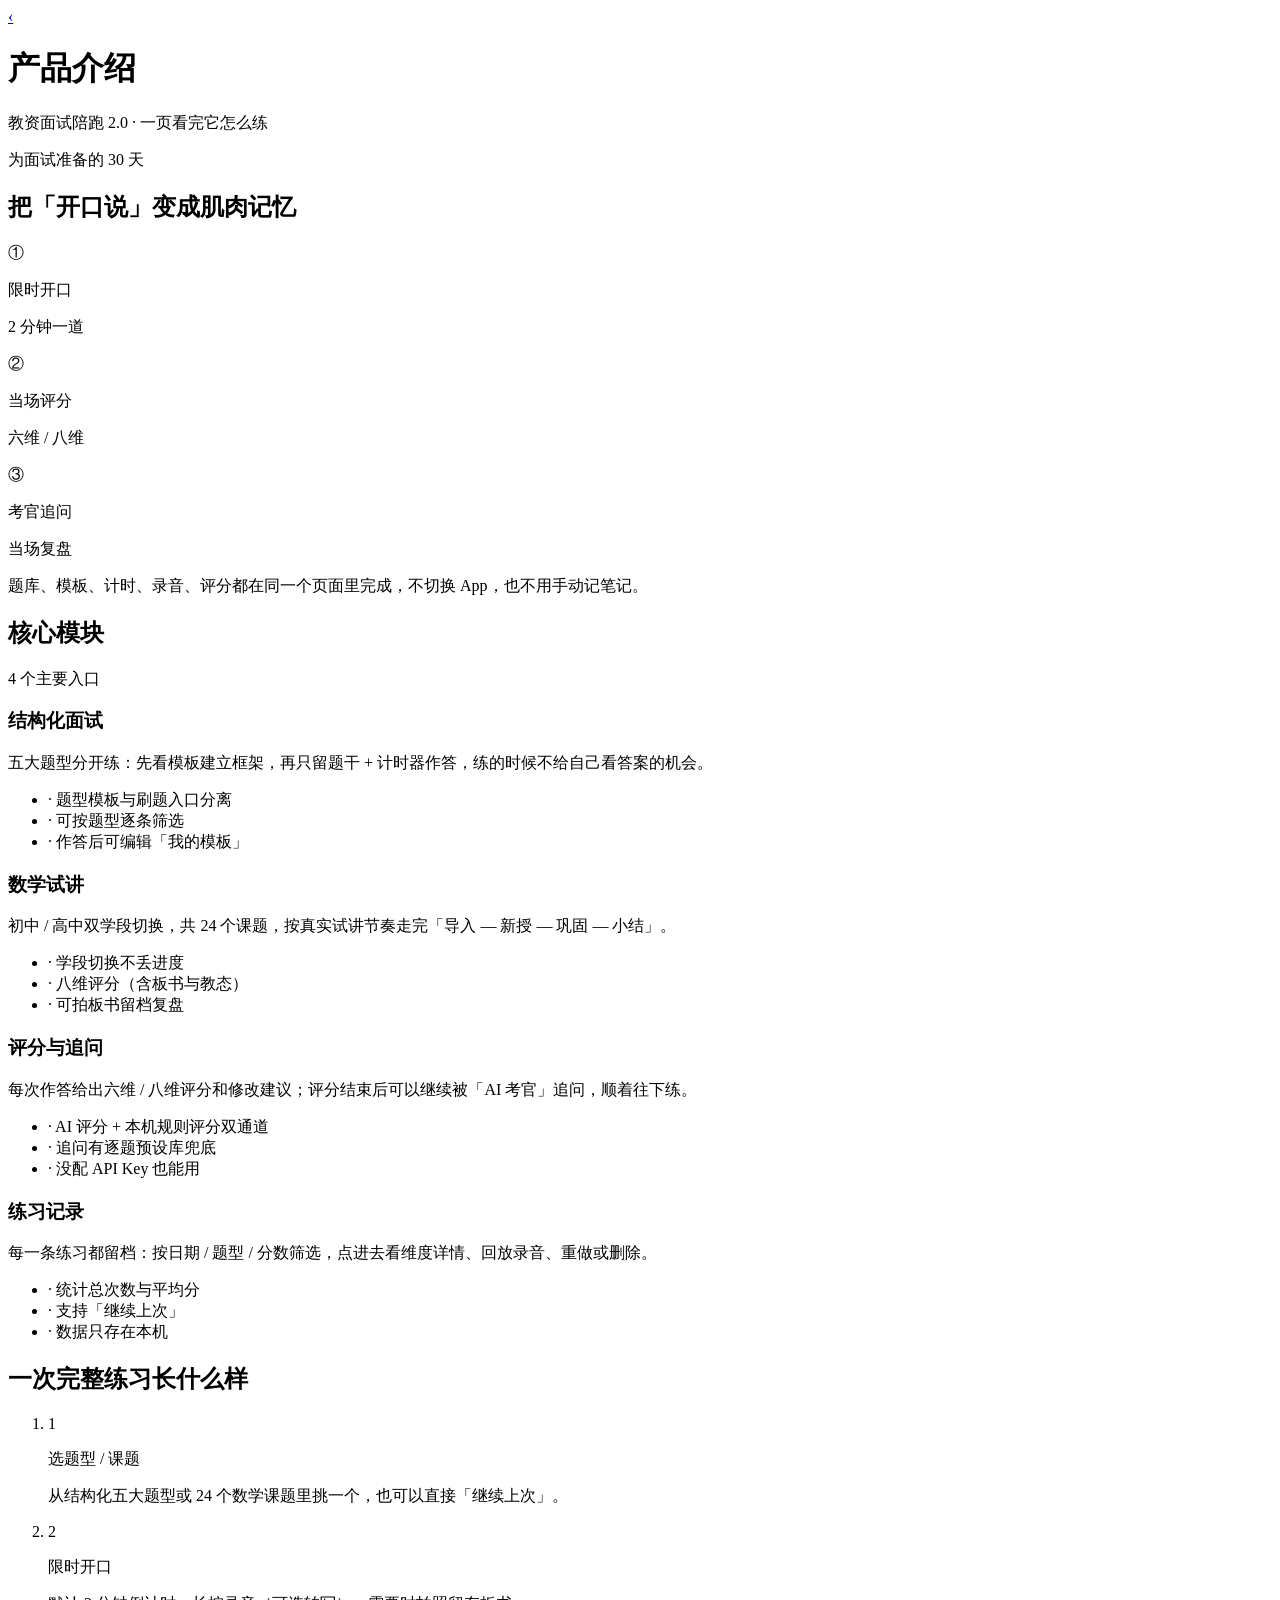
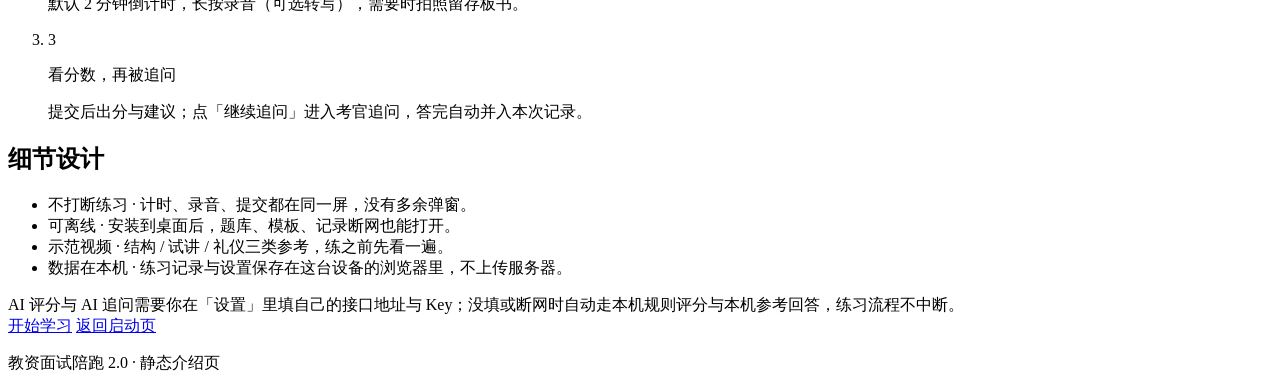
==== product.html @ 2dcddb15 "Add files via upload" ====
<!doctype html>
<html lang="zh-CN">
  <head>
    <meta charset="utf-8" />
    <meta name="viewport" content="width=device-width, initial-scale=1, viewport-fit=cover" />
    <meta name="theme-color" content="#2563eb" />
    <title>产品介绍 · 教资面试陪跑</title>
    <meta
      name="description"
      content="教资面试陪跑 2.0 产品介绍：结构化面试刷题、初高中数学试讲、限时作答、六维/八维评分、AI 追问复盘、练习记录与示范视频。"
    />
    <link rel="stylesheet" href="assets/css/app.css" />
    <script src="assets/vendor/tailwind-play.js"></script>
    <script src="js/tailwind-config.js"></script>
    <link rel="manifest" href="manifest.json" />
    <link rel="icon" href="assets/img/favicon.ico" sizes="any" />
    <link rel="apple-touch-icon" sizes="180x180" href="assets/img/apple-touch-icon.png" />
    <meta name="application-name" content="产品介绍 · 教资面试陪跑" />
    <meta name="mobile-web-app-capable" content="yes" />
    <meta name="apple-mobile-web-app-capable" content="yes" />
    <meta name="apple-mobile-web-app-title" content="教资面试陪跑" />
    <meta name="apple-mobile-web-app-status-bar-style" content="default" />
  </head>
  <body class="min-h-screen bg-slate-50 pb-10">
    <header class="sticky top-0 z-30 border-b border-slate-200 bg-white/90 backdrop-blur">
      <div class="mx-auto flex max-w-3xl items-center gap-3 px-4 py-3">
        <a
          href="index.html"
          class="grid h-10 w-10 place-items-center rounded-xl border border-slate-200 text-lg text-slate-600"
          aria-label="返回启动页"
          >‹</a
        >
        <div class="min-w-0">
          <h1 class="truncate text-sm font-bold text-slate-900">产品介绍</h1>
          <p class="text-[11px] text-slate-500">教资面试陪跑 2.0 · 一页看完它怎么练</p>
        </div>
      </div>
    </header>

    <main class="mx-auto max-w-3xl px-4 pt-4">
      <section class="rounded-2xl bg-gradient-to-br from-brand-600 to-brand-800 px-5 py-5 text-white shadow-sm">
        <p class="text-[11px] font-semibold tracking-wide text-white/70">为面试准备的 30 天</p>
        <h2 class="mt-1 text-lg font-bold leading-snug">把「开口说」变成肌肉记忆</h2>
        <div class="mt-3 grid grid-cols-3 gap-2 text-center text-[11px]">
          <div class="rounded-xl bg-white/15 px-2 py-2.5">
            <p class="text-base font-bold">①</p>
            <p class="mt-0.5 font-semibold">限时开口</p>
            <p class="mt-0.5 text-white/70">2 分钟一道</p>
          </div>
          <div class="rounded-xl bg-white/15 px-2 py-2.5">
            <p class="text-base font-bold">②</p>
            <p class="mt-0.5 font-semibold">当场评分</p>
            <p class="mt-0.5 text-white/70">六维 / 八维</p>
          </div>
          <div class="rounded-xl bg-white/15 px-2 py-2.5">
            <p class="text-base font-bold">③</p>
            <p class="mt-0.5 font-semibold">考官追问</p>
            <p class="mt-0.5 text-white/70">当场复盘</p>
          </div>
        </div>
        <p class="mt-3 text-[11px] leading-relaxed text-white/80">
          题库、模板、计时、录音、评分都在同一个页面里完成，不切换 App，也不用手动记笔记。
        </p>
      </section>

      <div class="mt-4 flex items-end justify-between px-1">
        <h2 class="text-sm font-bold text-slate-900">核心模块</h2>
        <span class="text-[11px] text-slate-400">4 个主要入口</span>
      </div>

      <div class="mt-2 grid grid-cols-1 gap-3 sm:grid-cols-2">
        <section class="rounded-2xl border border-slate-200 bg-white p-4">
          <h3 class="text-sm font-bold text-slate-900">结构化面试</h3>
          <p class="mt-1 text-[11px] leading-relaxed text-slate-500">
            五大题型分开练：先看模板建立框架，再只留题干 + 计时器作答，练的时候不给自己看答案的机会。
          </p>
          <ul class="mt-2 space-y-1 text-[11px] text-slate-600">
            <li>· 题型模板与刷题入口分离</li>
            <li>· 可按题型逐条筛选</li>
            <li>· 作答后可编辑「我的模板」</li>
          </ul>
        </section>

        <section class="rounded-2xl border border-slate-200 bg-white p-4">
          <h3 class="text-sm font-bold text-slate-900">数学试讲</h3>
          <p class="mt-1 text-[11px] leading-relaxed text-slate-500">
            初中 / 高中双学段切换，共 24 个课题，按真实试讲节奏走完「导入 — 新授 — 巩固 — 小结」。
          </p>
          <ul class="mt-2 space-y-1 text-[11px] text-slate-600">
            <li>· 学段切换不丢进度</li>
            <li>· 八维评分（含板书与教态）</li>
            <li>· 可拍板书留档复盘</li>
          </ul>
        </section>

        <section class="rounded-2xl border border-slate-200 bg-white p-4">
          <h3 class="text-sm font-bold text-slate-900">评分与追问</h3>
          <p class="mt-1 text-[11px] leading-relaxed text-slate-500">
            每次作答给出六维 / 八维评分和修改建议；评分结束后可以继续被「AI 考官」追问，顺着往下练。
          </p>
          <ul class="mt-2 space-y-1 text-[11px] text-slate-600">
            <li>· AI 评分 + 本机规则评分双通道</li>
            <li>· 追问有逐题预设库兜底</li>
            <li>· 没配 API Key 也能用</li>
          </ul>
        </section>

        <section class="rounded-2xl border border-slate-200 bg-white p-4">
          <h3 class="text-sm font-bold text-slate-900">练习记录</h3>
          <p class="mt-1 text-[11px] leading-relaxed text-slate-500">
            每一条练习都留档：按日期 / 题型 / 分数筛选，点进去看维度详情、回放录音、重做或删除。
          </p>
          <ul class="mt-2 space-y-1 text-[11px] text-slate-600">
            <li>· 统计总次数与平均分</li>
            <li>· 支持「继续上次」</li>
            <li>· 数据只存在本机</li>
          </ul>
        </section>
      </div>

      <h2 class="mt-5 px-1 text-sm font-bold text-slate-900">一次完整练习长什么样</h2>
      <ol class="mt-2 space-y-2">
        <li class="flex gap-3 rounded-2xl border border-slate-200 bg-white p-3">
          <span class="grid h-7 w-7 shrink-0 place-items-center rounded-full bg-brand-50 text-[11px] font-bold text-brand-600">1</span>
          <div class="min-w-0">
            <p class="text-xs font-bold text-slate-900">选题型 / 课题</p>
            <p class="mt-0.5 text-[11px] leading-relaxed text-slate-500">从结构化五大题型或 24 个数学课题里挑一个，也可以直接「继续上次」。</p>
          </div>
        </li>
        <li class="flex gap-3 rounded-2xl border border-slate-200 bg-white p-3">
          <span class="grid h-7 w-7 shrink-0 place-items-center rounded-full bg-brand-50 text-[11px] font-bold text-brand-600">2</span>
          <div class="min-w-0">
            <p class="text-xs font-bold text-slate-900">限时开口</p>
            <p class="mt-0.5 text-[11px] leading-relaxed text-slate-500">默认 2 分钟倒计时，长按录音（可选转写），需要时拍照留存板书。</p>
          </div>
        </li>
        <li class="flex gap-3 rounded-2xl border border-slate-200 bg-white p-3">
          <span class="grid h-7 w-7 shrink-0 place-items-center rounded-full bg-brand-50 text-[11px] font-bold text-brand-600">3</span>
          <div class="min-w-0">
            <p class="text-xs font-bold text-slate-900">看分数，再被追问</p>
            <p class="mt-0.5 text-[11px] leading-relaxed text-slate-500">提交后出分与建议；点「继续追问」进入考官追问，答完自动并入本次记录。</p>
          </div>
        </li>
      </ol>

      <h2 class="mt-5 px-1 text-sm font-bold text-slate-900">细节设计</h2>
      <section class="mt-2 rounded-2xl border border-slate-200 bg-white p-4">
        <ul class="space-y-2 text-[11px] leading-relaxed text-slate-600">
          <li><span class="font-semibold text-slate-900">不打断练习</span> · 计时、录音、提交都在同一屏，没有多余弹窗。</li>
          <li><span class="font-semibold text-slate-900">可离线</span> · 安装到桌面后，题库、模板、记录断网也能打开。</li>
          <li><span class="font-semibold text-slate-900">示范视频</span> · 结构 / 试讲 / 礼仪三类参考，练之前先看一遍。</li>
          <li><span class="font-semibold text-slate-900">数据在本机</span> · 练习记录与设置保存在这台设备的浏览器里，不上传服务器。</li>
        </ul>
      </section>

      <section class="mt-4 rounded-xl border border-amber-200 bg-amber-50 px-3 py-2.5 text-[11px] leading-relaxed text-amber-800">
        AI 评分与 AI 追问需要你在「设置」里填自己的接口地址与 Key；没填或断网时自动走本机规则评分与本机参考回答，练习流程不中断。
      </section>

      <nav class="mt-4 grid grid-cols-2 gap-2">
        <a href="home.html" class="rounded-xl bg-brand-600 px-3 py-3 text-center text-xs font-bold text-white active:bg-brand-700">开始学习</a>
        <a href="index.html" class="rounded-xl border border-slate-200 bg-white px-3 py-3 text-center text-xs font-bold text-slate-700 active:bg-slate-50">返回启动页</a>
      </nav>

      <p class="mt-4 text-center text-[10px] text-slate-400">教资面试陪跑 2.0 · 静态介绍页</p>
    </main>

    <script src="js/pwa.js"></script>
  </body>
</html>
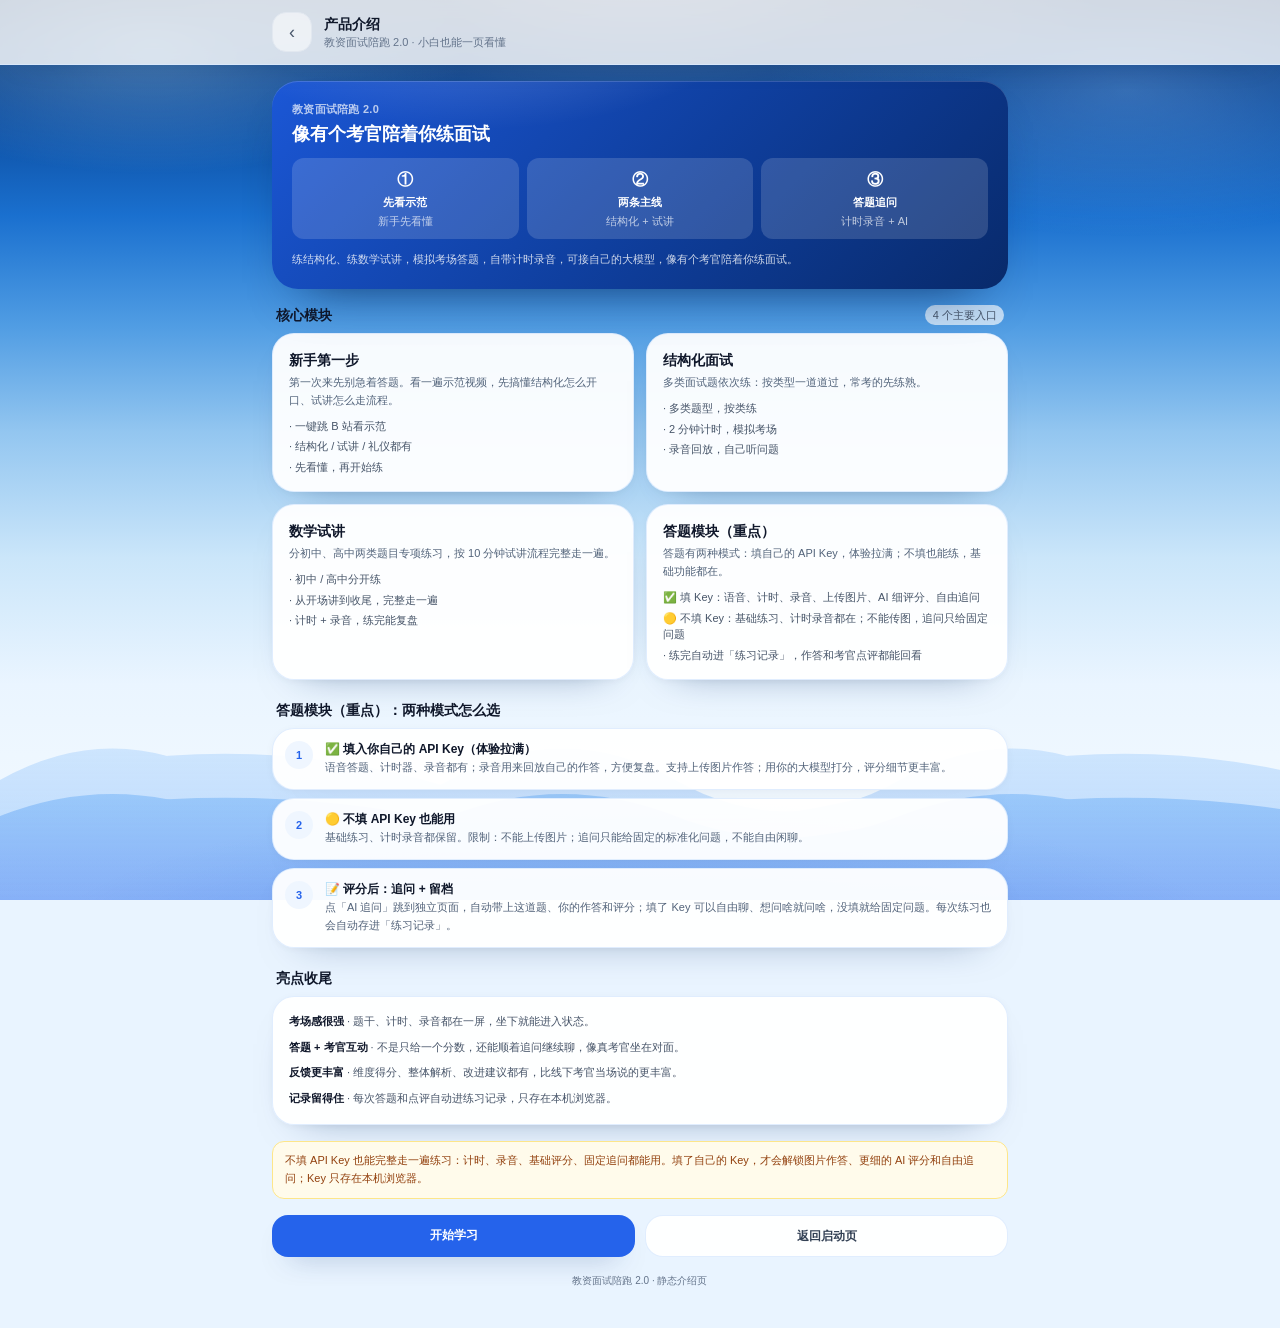
==== commit b0ed94f8: "feat: 练习记录展示答题与考官记录；AI 追问改为独立页面 ai-chat.html；启动页按钮位置与透明度调整；产品介绍文案重写" ====
--- a/product.html
+++ b/product.html
@@ -7,7 +7,7 @@
     <title>产品介绍 · 教资面试陪跑</title>
     <meta
       name="description"
-      content="教资面试陪跑 2.0 产品介绍：结构化面试刷题、初高中数学试讲、限时作答、六维/八维评分、AI 追问复盘、练习记录与示范视频。"
+      content="教资面试陪跑 2.0：练结构化、练数学试讲，模拟考场答题，自带计时录音，可接自己的大模型，像有个考官陪着你练面试。"
     />
     <link rel="stylesheet" href="assets/css/app.css" />
     <script src="assets/vendor/tailwind-play.js"></script>
@@ -32,34 +32,34 @@
         >
         <div class="min-w-0">
           <h1 class="truncate text-sm font-bold text-slate-900">产品介绍</h1>
-          <p class="text-[11px] text-slate-500">教资面试陪跑 2.0 · 一页看完它怎么练</p>
+          <p class="text-[11px] text-slate-500">教资面试陪跑 2.0 · 小白也能一页看懂</p>
         </div>
       </div>
     </header>
 
     <main class="mx-auto max-w-3xl px-4 pt-4">
       <section class="rounded-2xl bg-gradient-to-br from-brand-600 to-brand-800 px-5 py-5 text-white shadow-sm">
-        <p class="text-[11px] font-semibold tracking-wide text-white/70">为面试准备的 30 天</p>
-        <h2 class="mt-1 text-lg font-bold leading-snug">把「开口说」变成肌肉记忆</h2>
+        <p class="text-[11px] font-semibold tracking-wide text-white/70">教资面试陪跑 2.0</p>
+        <h2 class="mt-1 text-lg font-bold leading-snug">像有个考官陪着你练面试</h2>
         <div class="mt-3 grid grid-cols-3 gap-2 text-center text-[11px]">
           <div class="rounded-xl bg-white/15 px-2 py-2.5">
             <p class="text-base font-bold">①</p>
-            <p class="mt-0.5 font-semibold">限时开口</p>
-            <p class="mt-0.5 text-white/70">2 分钟一道</p>
+            <p class="mt-0.5 font-semibold">先看示范</p>
+            <p class="mt-0.5 text-white/70">新手先看懂</p>
           </div>
           <div class="rounded-xl bg-white/15 px-2 py-2.5">
             <p class="text-base font-bold">②</p>
-            <p class="mt-0.5 font-semibold">当场评分</p>
-            <p class="mt-0.5 text-white/70">六维 / 八维</p>
+            <p class="mt-0.5 font-semibold">两条主线</p>
+            <p class="mt-0.5 text-white/70">结构化 + 试讲</p>
           </div>
           <div class="rounded-xl bg-white/15 px-2 py-2.5">
             <p class="text-base font-bold">③</p>
-            <p class="mt-0.5 font-semibold">考官追问</p>
-            <p class="mt-0.5 text-white/70">当场复盘</p>
+            <p class="mt-0.5 font-semibold">答题追问</p>
+            <p class="mt-0.5 text-white/70">计时录音 + AI</p>
           </div>
         </div>
         <p class="mt-3 text-[11px] leading-relaxed text-white/80">
-          题库、模板、计时、录音、评分都在同一个页面里完成，不切换 App，也不用手动记笔记。
+          练结构化、练数学试讲，模拟考场答题，自带计时录音，可接自己的大模型，像有个考官陪着你练面试。
         </p>
       </section>
 
@@ -70,91 +70,91 @@
 
       <div class="mt-2 grid grid-cols-1 gap-3 sm:grid-cols-2">
         <section class="rounded-2xl border border-slate-200 bg-white p-4">
+          <h3 class="text-sm font-bold text-slate-900">新手第一步</h3>
+          <p class="mt-1 text-[11px] leading-relaxed text-slate-500">
+            第一次来先别急着答题。看一遍示范视频，先搞懂结构化怎么开口、试讲怎么走流程。
+          </p>
+          <ul class="mt-2 space-y-1 text-[11px] text-slate-600">
+            <li>· 一键跳 B 站看示范</li>
+            <li>· 结构化 / 试讲 / 礼仪都有</li>
+            <li>· 先看懂，再开始练</li>
+          </ul>
+        </section>
+
+        <section class="rounded-2xl border border-slate-200 bg-white p-4">
           <h3 class="text-sm font-bold text-slate-900">结构化面试</h3>
           <p class="mt-1 text-[11px] leading-relaxed text-slate-500">
-            五大题型分开练：先看模板建立框架，再只留题干 + 计时器作答，练的时候不给自己看答案的机会。
+            多类面试题依次练：按类型一道道过，常考的先练熟。
           </p>
           <ul class="mt-2 space-y-1 text-[11px] text-slate-600">
-            <li>· 题型模板与刷题入口分离</li>
-            <li>· 可按题型逐条筛选</li>
-            <li>· 作答后可编辑「我的模板」</li>
+            <li>· 多类题型，按类练</li>
+            <li>· 2 分钟计时，模拟考场</li>
+            <li>· 录音回放，自己听问题</li>
           </ul>
         </section>
 
         <section class="rounded-2xl border border-slate-200 bg-white p-4">
           <h3 class="text-sm font-bold text-slate-900">数学试讲</h3>
           <p class="mt-1 text-[11px] leading-relaxed text-slate-500">
-            初中 / 高中双学段切换，共 24 个课题，按真实试讲节奏走完「导入 — 新授 — 巩固 — 小结」。
+            分初中、高中两类题目专项练习，按 10 分钟试讲流程完整走一遍。
           </p>
           <ul class="mt-2 space-y-1 text-[11px] text-slate-600">
-            <li>· 学段切换不丢进度</li>
-            <li>· 八维评分（含板书与教态）</li>
-            <li>· 可拍板书留档复盘</li>
+            <li>· 初中 / 高中分开练</li>
+            <li>· 从开场讲到收尾，完整走一遍</li>
+            <li>· 计时 + 录音，练完能复盘</li>
           </ul>
         </section>
 
         <section class="rounded-2xl border border-slate-200 bg-white p-4">
-          <h3 class="text-sm font-bold text-slate-900">评分与追问</h3>
+          <h3 class="text-sm font-bold text-slate-900">答题模块（重点）</h3>
           <p class="mt-1 text-[11px] leading-relaxed text-slate-500">
-            每次作答给出六维 / 八维评分和修改建议；评分结束后可以继续被「AI 考官」追问，顺着往下练。
+            答题有两种模式：填自己的 API Key，体验拉满；不填也能练，基础功能都在。
           </p>
           <ul class="mt-2 space-y-1 text-[11px] text-slate-600">
-            <li>· AI 评分 + 本机规则评分双通道</li>
-            <li>· 追问有逐题预设库兜底</li>
-            <li>· 没配 API Key 也能用</li>
-          </ul>
-        </section>
-
-        <section class="rounded-2xl border border-slate-200 bg-white p-4">
-          <h3 class="text-sm font-bold text-slate-900">练习记录</h3>
-          <p class="mt-1 text-[11px] leading-relaxed text-slate-500">
-            每一条练习都留档：按日期 / 题型 / 分数筛选，点进去看维度详情、回放录音、重做或删除。
-          </p>
-          <ul class="mt-2 space-y-1 text-[11px] text-slate-600">
-            <li>· 统计总次数与平均分</li>
-            <li>· 支持「继续上次」</li>
-            <li>· 数据只存在本机</li>
+            <li>✅ 填 Key：语音、计时、录音、上传图片、AI 细评分、自由追问</li>
+            <li>🟡 不填 Key：基础练习、计时录音都在；不能传图，追问只给固定问题</li>
+            <li>· 练完自动进「练习记录」，作答和考官点评都能回看</li>
           </ul>
         </section>
       </div>
 
-      <h2 class="mt-5 px-1 text-sm font-bold text-slate-900">一次完整练习长什么样</h2>
+      <h2 class="mt-5 px-1 text-sm font-bold text-slate-900">答题模块（重点）：两种模式怎么选</h2>
       <ol class="mt-2 space-y-2">
         <li class="flex gap-3 rounded-2xl border border-slate-200 bg-white p-3">
           <span class="grid h-7 w-7 shrink-0 place-items-center rounded-full bg-brand-50 text-[11px] font-bold text-brand-600">1</span>
           <div class="min-w-0">
-            <p class="text-xs font-bold text-slate-900">选题型 / 课题</p>
-            <p class="mt-0.5 text-[11px] leading-relaxed text-slate-500">从结构化五大题型或 24 个数学课题里挑一个，也可以直接「继续上次」。</p>
+            <p class="text-xs font-bold text-slate-900">✅ 填入你自己的 API Key（体验拉满）</p>
+            <p class="mt-0.5 text-[11px] leading-relaxed text-slate-500">语音答题、计时器、录音都有；录音用来回放自己的作答，方便复盘。支持上传图片作答；用你的大模型打分，评分细节更丰富。</p>
           </div>
         </li>
         <li class="flex gap-3 rounded-2xl border border-slate-200 bg-white p-3">
           <span class="grid h-7 w-7 shrink-0 place-items-center rounded-full bg-brand-50 text-[11px] font-bold text-brand-600">2</span>
           <div class="min-w-0">
-            <p class="text-xs font-bold text-slate-900">限时开口</p>
-            <p class="mt-0.5 text-[11px] leading-relaxed text-slate-500">默认 2 分钟倒计时，长按录音（可选转写），需要时拍照留存板书。</p>
+            <p class="text-xs font-bold text-slate-900">🟡 不填 API Key 也能用</p>
+            <p class="mt-0.5 text-[11px] leading-relaxed text-slate-500">基础练习、计时录音都保留。限制：不能上传图片；追问只能给固定的标准化问题，不能自由闲聊。</p>
           </div>
         </li>
         <li class="flex gap-3 rounded-2xl border border-slate-200 bg-white p-3">
           <span class="grid h-7 w-7 shrink-0 place-items-center rounded-full bg-brand-50 text-[11px] font-bold text-brand-600">3</span>
           <div class="min-w-0">
-            <p class="text-xs font-bold text-slate-900">看分数，再被追问</p>
-            <p class="mt-0.5 text-[11px] leading-relaxed text-slate-500">提交后出分与建议；点「继续追问」进入考官追问，答完自动并入本次记录。</p>
+            <p class="text-xs font-bold text-slate-900">📝 评分后：追问 + 留档</p>
+            <p class="mt-0.5 text-[11px] leading-relaxed text-slate-500">点「AI 追问」跳到独立页面，自动带上这道题、你的作答和评分；填了 Key 可以自由聊、想问啥就问啥，没填就给固定问题。每次练习也会自动存进「练习记录」。</p>
           </div>
         </li>
       </ol>
 
-      <h2 class="mt-5 px-1 text-sm font-bold text-slate-900">细节设计</h2>
+      <h2 class="mt-5 px-1 text-sm font-bold text-slate-900">亮点收尾</h2>
       <section class="mt-2 rounded-2xl border border-slate-200 bg-white p-4">
         <ul class="space-y-2 text-[11px] leading-relaxed text-slate-600">
-          <li><span class="font-semibold text-slate-900">不打断练习</span> · 计时、录音、提交都在同一屏，没有多余弹窗。</li>
-          <li><span class="font-semibold text-slate-900">可离线</span> · 安装到桌面后，题库、模板、记录断网也能打开。</li>
-          <li><span class="font-semibold text-slate-900">示范视频</span> · 结构 / 试讲 / 礼仪三类参考，练之前先看一遍。</li>
-          <li><span class="font-semibold text-slate-900">数据在本机</span> · 练习记录与设置保存在这台设备的浏览器里，不上传服务器。</li>
+          <li><span class="font-semibold text-slate-900">考场感很强</span> · 题干、计时、录音都在一屏，坐下就能进入状态。</li>
+          <li><span class="font-semibold text-slate-900">答题 + 考官互动</span> · 不是只给一个分数，还能顺着追问继续聊，像真考官坐在对面。</li>
+          <li><span class="font-semibold text-slate-900">反馈更丰富</span> · 维度得分、整体解析、改进建议都有，比线下考官当场说的更丰富。</li>
+          <li><span class="font-semibold text-slate-900">记录留得住</span> · 每次答题和点评自动进练习记录，只存在本机浏览器。</li>
         </ul>
       </section>
 
       <section class="mt-4 rounded-xl border border-amber-200 bg-amber-50 px-3 py-2.5 text-[11px] leading-relaxed text-amber-800">
-        AI 评分与 AI 追问需要你在「设置」里填自己的接口地址与 Key；没填或断网时自动走本机规则评分与本机参考回答，练习流程不中断。
+        不填 API Key 也能完整走一遍练习：计时、录音、基础评分、固定追问都能用。填了自己的 Key，才会解锁图片作答、更细的 AI 评分和自由追问；Key 只存在本机浏览器。
       </section>
 
       <nav class="mt-4 grid grid-cols-2 gap-2">
--- a/assets/css/app.css
+++ b/assets/css/app.css
@@ -0,0 +1,2346 @@
+/* ============================================================
+   教资面试陪跑 - 全局样式补充
+   说明：
+   1) 布局与配色优先使用 Tailwind 工具类（HTML 内联）；
+   2) 本文件只放“组件类 / 动画 / 富文本 / 打印”等 Tailwind 不便表达的部分；
+   3) 为避免与运行时生成的工具类冲突，组件类不叠加同属性工具类。
+   ============================================================ */
+
+:root {
+  --brand: #2563eb;
+  --brand-dark: #1d4ed8;
+  --ink: #0f172a;
+  --muted: #64748b;
+  --line: #e2e8f0;
+  --bg: #f8fafc;
+  --danger: #dc2626;
+  --ok: #059669;
+  --warn: #d97706;
+}
+
+* {
+  -webkit-tap-highlight-color: transparent;
+}
+
+html {
+  scroll-behavior: smooth;
+  -webkit-text-size-adjust: 100%;
+}
+
+body {
+  font-family: -apple-system, BlinkMacSystemFont, "Segoe UI", "PingFang SC",
+    "Hiragino Sans GB", "Microsoft YaHei", "Noto Sans SC", Helvetica, Arial,
+    sans-serif;
+  color: var(--ink);
+  background-color: var(--bg);
+}
+
+body.dialog-open {
+  overflow: hidden;
+}
+
+[hidden] {
+  display: none !important;
+}
+
+/* ---------- 通用布局辅助 ---------- */
+.safe-bottom {
+  padding-bottom: calc(1rem + env(safe-area-inset-bottom));
+}
+
+.no-scrollbar {
+  scrollbar-width: none;
+  -ms-overflow-style: none;
+}
+.no-scrollbar::-webkit-scrollbar {
+  display: none;
+}
+
+.tap {
+  touch-action: manipulation;
+}
+
+/* ---------- 卡片 ---------- */
+.app-card {
+  background: #ffffff;
+  border: 1px solid #eef2f7;
+  border-radius: 16px;
+  box-shadow: 0 1px 2px rgba(15, 23, 42, 0.04),
+    0 10px 30px -18px rgba(15, 23, 42, 0.25);
+}
+
+.soft-divider {
+  height: 1px;
+  background: #eef2f7;
+  border: 0;
+}
+
+/* ---------- 按钮 ---------- */
+.btn {
+  display: inline-flex;
+  align-items: center;
+  justify-content: center;
+  gap: 0.5rem;
+  min-height: 48px;
+  padding: 0 1rem;
+  border: 1px solid transparent;
+  border-radius: 14px;
+  font-size: 16px;
+  font-weight: 600;
+  line-height: 1;
+  text-align: center;
+  cursor: pointer;
+  touch-action: manipulation;
+  transition: transform 0.15s ease, background-color 0.15s ease,
+    box-shadow 0.15s ease, opacity 0.15s ease, color 0.15s ease;
+}
+.btn:active {
+  transform: scale(0.98);
+}
+.btn:disabled {
+  opacity: 0.5;
+  cursor: not-allowed;
+  transform: none;
+}
+.btn-primary {
+  background: var(--brand);
+  color: #ffffff;
+  box-shadow: 0 12px 26px -16px rgba(37, 99, 235, 0.9);
+}
+.btn-primary:hover:not(:disabled) {
+  background: var(--brand-dark);
+}
+.btn-secondary {
+  background: #ffffff;
+  color: #1e293b;
+  border-color: #dbe3ee;
+}
+.btn-secondary:hover:not(:disabled) {
+  background: #f8fafc;
+}
+.btn-ghost {
+  background: transparent;
+  color: #334155;
+}
+.btn-ghost:hover:not(:disabled) {
+  background: #f1f5f9;
+}
+.btn-danger {
+  background: #fee2e2;
+  color: #b91c1c;
+}
+.btn-danger:hover:not(:disabled) {
+  background: #fecaca;
+}
+.btn-sm {
+  min-height: 40px;
+  padding: 0 0.875rem;
+  border-radius: 12px;
+  font-size: 14px;
+}
+.btn-block {
+  width: 100%;
+}
+
+.btn-icon {
+  display: inline-flex;
+  align-items: center;
+  justify-content: center;
+  width: 40px;
+  height: 40px;
+  padding: 0;
+  border: 1px solid transparent;
+  border-radius: 12px;
+  background: transparent;
+  color: #475569;
+  cursor: pointer;
+  touch-action: manipulation;
+  transition: background-color 0.15s ease, transform 0.15s ease;
+}
+.btn-icon:hover {
+  background: #f1f5f9;
+}
+.btn-icon:active {
+  transform: scale(0.94);
+}
+
+/* ---------- 表单 ---------- */
+.field {
+  width: 100%;
+  border: 1px solid #dbe3ee;
+  border-radius: 14px;
+  padding: 0.75rem 0.875rem;
+  background: #ffffff;
+  color: var(--ink);
+  font-size: 16px; /* 16px 可避免移动端聚焦时自动放大 */
+  line-height: 1.65;
+  outline: none;
+  transition: border-color 0.15s ease, box-shadow 0.15s ease;
+}
+.field:focus {
+  border-color: #93c5fd;
+  box-shadow: 0 0 0 4px rgba(59, 130, 246, 0.12);
+}
+.field::placeholder {
+  color: #94a3b8;
+}
+textarea.field {
+  min-height: 132px;
+  resize: vertical;
+}
+select.field {
+  appearance: none;
+  background-image: url("data:image/svg+xml;charset=utf-8,%3Csvg xmlns='http://www.w3.org/2000/svg' width='16' height='16' fill='none' stroke='%2364748b' stroke-width='2' stroke-linecap='round' stroke-linejoin='round'%3E%3Cpath d='m4 6 4 4 4-4'/%3E%3C/svg%3E");
+  background-repeat: no-repeat;
+  background-position: right 0.75rem center;
+  padding-right: 2.25rem;
+}
+
+/* ---------- 标签 / 徽标 ---------- */
+.pill {
+  display: inline-flex;
+  align-items: center;
+  gap: 0.25rem;
+  padding: 0.25rem 0.625rem;
+  border-radius: 999px;
+  font-size: 12px;
+  font-weight: 600;
+  line-height: 1.5;
+  white-space: nowrap;
+}
+.pill-blue {
+  background: #eff6ff;
+  color: #1d4ed8;
+}
+.pill-green {
+  background: #ecfdf5;
+  color: #047857;
+}
+.pill-amber {
+  background: #fffbeb;
+  color: #b45309;
+}
+.pill-slate {
+  background: #f1f5f9;
+  color: #475569;
+}
+.pill-rose {
+  background: #fff1f2;
+  color: #be123c;
+}
+
+.chip {
+  display: inline-flex;
+  align-items: center;
+  gap: 0.25rem;
+  flex: 0 0 auto;
+  padding: 0.45rem 0.8rem;
+  border: 1px solid #e2e8f0;
+  border-radius: 999px;
+  background: #ffffff;
+  color: #475569;
+  font-size: 13px;
+  font-weight: 600;
+  white-space: nowrap;
+  transition: background-color 0.15s ease, color 0.15s ease,
+    border-color 0.15s ease;
+}
+.chip:hover,
+.chip[aria-current="true"] {
+  background: #eff6ff;
+  border-color: #bfdbfe;
+  color: #1d4ed8;
+}
+
+/* ---------- Tab 切换 ---------- */
+.tab-btn {
+  display: inline-flex;
+  flex: 1 1 0%;
+  align-items: center;
+  justify-content: center;
+  gap: 0.375rem;
+  min-height: 44px;
+  padding: 0 0.75rem;
+  border-radius: 12px;
+  background: transparent;
+  color: #64748b;
+  font-size: 14px;
+  font-weight: 600;
+  cursor: pointer;
+  touch-action: manipulation;
+  transition: background-color 0.15s ease, color 0.15s ease,
+    box-shadow 0.15s ease;
+}
+.tab-btn[aria-selected="true"] {
+  background: #ffffff;
+  color: #1d4ed8;
+  box-shadow: 0 1px 2px rgba(15, 23, 42, 0.08);
+}
+
+/* ---------- 富文本（重点句标红） ---------- */
+.rich {
+  font-size: 15px;
+  line-height: 1.85;
+  color: #334155;
+  word-break: break-word;
+}
+.rich p {
+  margin: 0 0 0.625rem;
+}
+.rich p:last-child {
+  margin-bottom: 0;
+}
+.rich strong {
+  font-weight: 700;
+  color: #0f172a;
+}
+.rich ul,
+.rich ol {
+  margin: 0 0 0.625rem;
+  padding-left: 1.15rem;
+}
+.rich ul {
+  list-style: disc;
+}
+.rich ol {
+  list-style: decimal;
+}
+.rich li {
+  margin-bottom: 0.25rem;
+}
+.mark-key {
+  color: var(--danger);
+  font-weight: 700;
+  background: linear-gradient(transparent 62%, #fee2e2 62%);
+  padding: 0 1px;
+}
+
+/* ---------- 分数环 / 进度条 / 音量条 ---------- */
+.score-ring {
+  width: 108px;
+  height: 108px;
+  border-radius: 9999px;
+  display: grid;
+  place-items: center;
+  background: conic-gradient(
+    var(--ring-color, #2563eb) calc(var(--p, 0) * 1%),
+    #e2e8f0 0
+  );
+  transition: background 0.6s ease;
+}
+.score-ring__inner {
+  width: 84px;
+  height: 84px;
+  border-radius: 9999px;
+  background: #ffffff;
+  display: grid;
+  place-items: center;
+  text-align: center;
+  line-height: 1.1;
+}
+
+.level-bar {
+  height: 8px;
+  border-radius: 999px;
+  background: #eef2f7;
+  overflow: hidden;
+}
+.level-bar__fill {
+  height: 100%;
+  border-radius: 999px;
+  background: linear-gradient(90deg, #60a5fa, #2563eb);
+  transition: width 0.4s ease, background-color 0.3s ease;
+}
+.level-bar__fill.is-warn {
+  background: linear-gradient(90deg, #fbbf24, #f59e0b);
+}
+.level-bar__fill.is-danger {
+  background: linear-gradient(90deg, #f87171, #dc2626);
+}
+
+.meter {
+  display: flex;
+  align-items: flex-end;
+  gap: 3px;
+  height: 36px;
+}
+.meter span {
+  flex: 1 1 0%;
+  min-height: 4px;
+  border-radius: 999px;
+  background: #bfdbfe;
+  transition: height 0.08s linear, background-color 0.1s linear;
+}
+.meter span.is-hot {
+  background: #60a5fa;
+}
+
+/* ---------- 抽题 / 手风琴 ---------- */
+details.tpl > summary {
+  list-style: none;
+  cursor: pointer;
+}
+details.tpl > summary::-webkit-details-marker {
+  display: none;
+}
+details.tpl[open] .chev {
+  transform: rotate(180deg);
+}
+.chev {
+  transition: transform 0.2s ease;
+}
+
+/* ---------- 倒计时 ---------- */
+.timer-display {
+  font-variant-numeric: tabular-nums;
+  letter-spacing: 0.02em;
+  transition: color 0.2s ease;
+}
+.timer-display.is-warn {
+  color: var(--warn);
+}
+.timer-display.is-danger {
+  color: var(--danger);
+  animation: pulseRing 1.6s ease-out infinite;
+}
+.time-up-banner {
+  border: 1px solid #fecaca;
+  background: #fef2f2;
+  color: #b91c1c;
+}
+
+/* ---------- 录音 ---------- */
+.record-dot {
+  width: 12px;
+  height: 12px;
+  border-radius: 9999px;
+  background: #ef4444;
+  animation: blink 1s ease-in-out infinite;
+}
+@keyframes blink {
+  0%,
+  100% {
+    opacity: 1;
+  }
+  50% {
+    opacity: 0.25;
+  }
+}
+
+/* ---------- Toast ---------- */
+.toast-host {
+  position: fixed;
+  top: calc(env(safe-area-inset-top) + 12px);
+  left: 0;
+  right: 0;
+  z-index: 90;
+  display: flex;
+  flex-direction: column;
+  align-items: center;
+  gap: 8px;
+  padding: 0 16px;
+  pointer-events: none;
+}
+.toast {
+  max-width: 92%;
+  padding: 10px 16px;
+  border-radius: 12px;
+  background: #0f172a;
+  color: #ffffff;
+  font-size: 14px;
+  line-height: 1.5;
+  box-shadow: 0 12px 30px -12px rgba(0, 0, 0, 0.55);
+  animation: fadeUp 0.2s ease-out both;
+  word-break: break-word;
+}
+.toast--success {
+  background: #059669;
+}
+.toast--error {
+  background: #dc2626;
+}
+.toast--warn {
+  background: #d97706;
+}
+
+/* ---------- 弹层 ---------- */
+.dialog-backdrop {
+  position: fixed;
+  inset: 0;
+  z-index: 60;
+  background: rgba(15, 23, 42, 0.5);
+  -webkit-backdrop-filter: blur(2px);
+  backdrop-filter: blur(2px);
+}
+.dialog-panel {
+  position: fixed;
+  left: 0;
+  right: 0;
+  bottom: 0;
+  z-index: 61;
+  max-height: 90vh;
+  overflow: auto;
+  overscroll-behavior: contain;
+  -webkit-overflow-scrolling: touch;
+  background: #ffffff;
+  border-radius: 24px 24px 0 0;
+  padding-bottom: env(safe-area-inset-bottom);
+}
+@media (min-width: 768px) {
+  .dialog-panel {
+    left: 50%;
+    top: 50%;
+    bottom: auto;
+    width: min(560px, 92vw);
+    max-height: 86vh;
+    border-radius: 24px;
+    transform: translate(-50%, -50%);
+    padding-bottom: 0;
+  }
+}
+
+/* ---------- 动画 ---------- */
+@keyframes fadeUp {
+  from {
+    opacity: 0;
+    transform: translateY(8px);
+  }
+  to {
+    opacity: 1;
+    transform: translateY(0);
+  }
+}
+@keyframes pulseRing {
+  0% {
+    box-shadow: 0 0 0 0 rgba(239, 68, 68, 0.45);
+  }
+  70% {
+    box-shadow: 0 0 0 14px rgba(239, 68, 68, 0);
+  }
+  100% {
+    box-shadow: 0 0 0 0 rgba(239, 68, 68, 0);
+  }
+}
+.animate-in {
+  animation: fadeUp 0.32s ease-out both;
+}
+
+/* ---------- 加载骨架 ---------- */
+.skeleton {
+  position: relative;
+  overflow: hidden;
+  border-radius: 10px;
+  background: #eef2f7;
+}
+.skeleton::after {
+  content: "";
+  position: absolute;
+  inset: 0;
+  transform: translateX(-100%);
+  background: linear-gradient(
+    90deg,
+    transparent,
+    rgba(255, 255, 255, 0.6),
+    transparent
+  );
+  animation: shimmer 1.3s infinite;
+}
+@keyframes shimmer {
+  100% {
+    transform: translateX(100%);
+  }
+}
+
+/* ---------- 图片预览遮罩 ---------- */
+.photo-overlay {
+  position: fixed;
+  inset: 0;
+  z-index: 95;
+  display: grid;
+  place-items: center;
+  padding: 16px;
+  background: rgba(2, 6, 23, 0.9);
+}
+.photo-overlay img {
+  max-width: 100%;
+  max-height: 88vh;
+  border-radius: 12px;
+}
+
+/* ============================================================
+   海洋主题（纯视觉层）
+   说明：
+   1) 首页用 index.html 里的 .ocean-scene 装饰层；其他页面用
+      body / main 的伪元素生成同一片海，无需改动任何 HTML 结构；
+   2) 所有动画只改 transform / opacity，交给合成器，不触发布局与重绘；
+   3) 首页标签页隐藏时由 js/home.js 加 .is-paused 暂停动效；
+   4) 卡片 / 按钮只做圆角、阴影、轻微上浮，不改任何交互逻辑。
+   ============================================================ */
+
+:root {
+  /* 波浪形状（SVG 遮罩，repeat-x 无缝平铺；两套波长叠加更自然） */
+  --ocean-wave-a: url("data:image/svg+xml,%3Csvg%20xmlns='http://www.w3.org/2000/svg'%20width='900'%20height='200'%20viewBox='0%200%20900%20200'%20preserveAspectRatio='none'%3E%3Cpath%20d='M0%20120%20Q112%2078%20225%20120%20T450%20120%20T675%20120%20T900%20120%20L900%20200%20L0%20200%20Z'%20fill='%23000'/%3E%3C/svg%3E");
+  --ocean-wave-b: url("data:image/svg+xml,%3Csvg%20xmlns='http://www.w3.org/2000/svg'%20width='1800'%20height='240'%20viewBox='0%200%201800%20240'%20preserveAspectRatio='none'%3E%3Cpath%20d='M0%20150%20Q225%2096%20450%20150%20T900%20150%20T1350%20150%20T1800%20150%20L1800%20240%20L0%20240%20Z'%20fill='%23000'/%3E%3C/svg%3E");
+}
+
+/* 深海 → 透光 → 浅滩：顶部深海给标题和玻璃导航做底，中下部转浅保证可读性 */
+.ocean-home {
+  background-color: #e9f4ff;
+}
+
+/* 背景变色后保持页脚小字可读 */
+.ocean-home footer {
+  color: #64748b;
+}
+
+.ocean-scene {
+  position: fixed;
+  inset: 0;
+  z-index: -1;
+  overflow: hidden;
+  pointer-events: none;
+  user-select: none;
+  contain: strict;
+  --wave-mask: url("data:image/svg+xml,%3Csvg%20xmlns='http://www.w3.org/2000/svg'%20width='760'%20height='160'%20viewBox='0%200%20760%20160'%20preserveAspectRatio='none'%3E%3Cpath%20d='M0%2096%20Q95%2046%20190%2096%20T380%2096%20T570%2096%20T760%2096%20L760%20160%20L0%20160%20Z'%20fill='%23000'/%3E%3C/svg%3E");
+  background:
+    radial-gradient(58% 30% at 50% -6%, rgba(255, 255, 255, 0.4) 0%, rgba(255, 255, 255, 0) 68%),
+    radial-gradient(40% 22% at 12% 4%, rgba(186, 230, 253, 0.32) 0%, rgba(186, 230, 253, 0) 72%),
+    linear-gradient(
+      180deg,
+      #072c62 0%,
+      #0b4a9c 12%,
+      #1a70cf 24%,
+      #4f9ce3 36%,
+      #93c6f0 48%,
+      #cbe6fa 62%,
+      #eaf5ff 76%,
+      #f6fbff 100%
+    );
+}
+
+/* ---------- 内页海洋层：纯 CSS 伪元素拼出一整片海 ----------
+   叠放顺序（从远到近）：
+   body::before 底色 + 柔光呼吸 → main::before 远浪 → main::after 近浪 → body::after 气泡
+   首页已有 .ocean-scene，用 :not(.ocean-home) 避免重复叠加。 */
+body:not(.ocean-home) {
+  background-color: #e9f4ff;
+  background-image: linear-gradient(
+    180deg,
+    #072c62 0%,
+    #0b4a9c 12%,
+    #1a70cf 24%,
+    #4f9ce3 36%,
+    #93c6f0 48%,
+    #cbe6fa 62%,
+    #eaf5ff 76%,
+    #f6fbff 100%
+  );
+  background-attachment: fixed;
+}
+
+body:not(.ocean-home)::before {
+  content: "";
+  position: fixed;
+  inset: 0;
+  z-index: -4;
+  pointer-events: none;
+  background-image:
+    radial-gradient(56% 28% at 50% -6%, rgba(255, 255, 255, 0.42) 0%, rgba(255, 255, 255, 0) 70%),
+    radial-gradient(34% 20% at 12% 5%, rgba(186, 230, 253, 0.36) 0%, rgba(186, 230, 253, 0) 72%),
+    radial-gradient(38% 22% at 88% 10%, rgba(147, 197, 253, 0.32) 0%, rgba(147, 197, 253, 0) 74%),
+    radial-gradient(64% 26% at 50% 108%, rgba(23, 105, 204, 0.3) 0%, rgba(23, 105, 204, 0) 76%);
+  animation: oceanVeilBreathe 26s ease-in-out infinite alternate;
+}
+@keyframes oceanVeilBreathe {
+  from {
+    opacity: 0.9;
+  }
+  to {
+    opacity: 1;
+  }
+}
+
+/* 两层波浪：各用双波长遮罩，速度 / 方向 / 高度都不同，像整片海在动 */
+body:not(.ocean-home) main::before,
+body:not(.ocean-home) main::after {
+  content: "";
+  position: fixed;
+  left: 0;
+  bottom: 0;
+  width: calc(100% + 1800px);
+  pointer-events: none;
+  -webkit-mask-image: var(--ocean-wave-a), var(--ocean-wave-b);
+  mask-image: var(--ocean-wave-a), var(--ocean-wave-b);
+  -webkit-mask-size: 900px 100%, 1800px 100%;
+  mask-size: 900px 100%, 1800px 100%;
+  -webkit-mask-repeat: repeat-x;
+  mask-repeat: repeat-x;
+  -webkit-mask-position: left bottom;
+  mask-position: left bottom;
+  animation: oceanDriftX var(--drift-duration, 150s) linear infinite;
+}
+body:not(.ocean-home) main::before {
+  z-index: -3;
+  height: 300px;
+  --drift-duration: 190s;
+  background-image: linear-gradient(
+    180deg,
+    rgba(224, 242, 254, 0.6) 0%,
+    rgba(96, 165, 250, 0.4) 100%
+  );
+}
+body:not(.ocean-home) main::after {
+  z-index: -2;
+  height: 210px;
+  --drift-duration: 128s;
+  background-image: linear-gradient(
+    180deg,
+    rgba(125, 211, 252, 0.48) 0%,
+    rgba(37, 99, 235, 0.34) 100%
+  );
+  animation-direction: reverse;
+}
+@keyframes oceanDriftX {
+  from {
+    transform: translate3d(0, 0, 0);
+  }
+  to {
+    transform: translate3d(-1800px, 0, 0);
+  }
+}
+
+/* 少量气泡：整层缓慢上浮并在两端淡出，循环处不会突兀 */
+body:not(.ocean-home)::after {
+  content: "";
+  position: fixed;
+  inset: -16vh 0 0;
+  z-index: -1;
+  pointer-events: none;
+  opacity: 0;
+  background-repeat: no-repeat;
+  background-image:
+    radial-gradient(circle at 32% 30%, rgba(255, 255, 255, 0.95) 0%, rgba(191, 219, 254, 0.5) 48%, rgba(59, 130, 246, 0.2) 74%, rgba(59, 130, 246, 0) 100%),
+    radial-gradient(circle at 32% 30%, rgba(255, 255, 255, 0.95) 0%, rgba(191, 219, 254, 0.5) 48%, rgba(59, 130, 246, 0.2) 74%, rgba(59, 130, 246, 0) 100%),
+    radial-gradient(circle at 32% 30%, rgba(255, 255, 255, 0.95) 0%, rgba(191, 219, 254, 0.5) 48%, rgba(59, 130, 246, 0.2) 74%, rgba(59, 130, 246, 0) 100%),
+    radial-gradient(circle at 32% 30%, rgba(255, 255, 255, 0.95) 0%, rgba(191, 219, 254, 0.5) 48%, rgba(59, 130, 246, 0.2) 74%, rgba(59, 130, 246, 0) 100%),
+    radial-gradient(circle at 32% 30%, rgba(255, 255, 255, 0.95) 0%, rgba(191, 219, 254, 0.5) 48%, rgba(59, 130, 246, 0.2) 74%, rgba(59, 130, 246, 0) 100%),
+    radial-gradient(circle at 32% 30%, rgba(255, 255, 255, 0.95) 0%, rgba(191, 219, 254, 0.5) 48%, rgba(59, 130, 246, 0.2) 74%, rgba(59, 130, 246, 0) 100%),
+    radial-gradient(circle at 32% 30%, rgba(255, 255, 255, 0.95) 0%, rgba(191, 219, 254, 0.5) 48%, rgba(59, 130, 246, 0.2) 74%, rgba(59, 130, 246, 0) 100%),
+    radial-gradient(circle at 32% 30%, rgba(255, 255, 255, 0.95) 0%, rgba(191, 219, 254, 0.5) 48%, rgba(59, 130, 246, 0.2) 74%, rgba(59, 130, 246, 0) 100%),
+    radial-gradient(circle at 32% 30%, rgba(255, 255, 255, 0.95) 0%, rgba(191, 219, 254, 0.5) 48%, rgba(59, 130, 246, 0.2) 74%, rgba(59, 130, 246, 0) 100%);
+  background-size: 16px 16px, 9px 9px, 23px 23px, 11px 11px, 18px 18px, 8px 8px,
+    25px 25px, 12px 12px, 10px 10px;
+  background-position: 6% 62%, 15% 88%, 26% 52%, 38% 76%, 49% 44%, 61% 86%, 72% 58%,
+    84% 80%, 94% 50%;
+  animation: oceanBubbleSheet 46s linear infinite;
+}
+@keyframes oceanBubbleSheet {
+  0% {
+    transform: translate3d(0, 6vh, 0);
+    opacity: 0;
+  }
+  12% {
+    opacity: 0.85;
+  }
+  70% {
+    opacity: 0.8;
+  }
+  100% {
+    transform: translate3d(0, -14vh, 0);
+    opacity: 0;
+  }
+}
+
+/* ---------- 海面柔光 / 光斑：缓慢呼吸 ---------- */
+.ocean-glow {
+  position: absolute;
+  border-radius: 50%;
+  opacity: 0.6;
+  animation: oceanGlowBreathe 18s ease-in-out infinite alternate;
+}
+.ocean-glow--a {
+  top: 4%;
+  left: -14%;
+  width: 320px;
+  height: 320px;
+  background: radial-gradient(circle, rgba(191, 219, 254, 0.75) 0%, rgba(191, 219, 254, 0) 68%);
+}
+.ocean-glow--b {
+  top: 26%;
+  right: -16%;
+  width: 300px;
+  height: 300px;
+  background: radial-gradient(circle, rgba(165, 243, 252, 0.55) 0%, rgba(165, 243, 252, 0) 70%);
+  animation-duration: 24s;
+  animation-delay: -6s;
+}
+.ocean-glow--c {
+  bottom: -6%;
+  left: 18%;
+  width: 380px;
+  height: 380px;
+  background: radial-gradient(circle, rgba(219, 234, 254, 0.85) 0%, rgba(219, 234, 254, 0) 72%);
+  animation-duration: 30s;
+  animation-delay: -12s;
+}
+@keyframes oceanGlowBreathe {
+  from {
+    opacity: 0.42;
+    transform: scale(0.96);
+  }
+  to {
+    opacity: 0.82;
+    transform: scale(1.05);
+  }
+}
+
+/* ---------- 波浪：三层不同高度 / 速度，缓慢横向漂移 ---------- */
+.ocean-wave {
+  position: absolute;
+  left: 0;
+  bottom: 0;
+  width: calc(100% + 760px);
+  -webkit-mask-image: var(--wave-mask);
+  mask-image: var(--wave-mask);
+  -webkit-mask-size: 760px 100%;
+  mask-size: 760px 100%;
+  -webkit-mask-repeat: repeat-x;
+  mask-repeat: repeat-x;
+  -webkit-mask-position: left bottom;
+  mask-position: left bottom;
+  animation: oceanWaveDrift linear infinite;
+}
+.ocean-wave--1 {
+  height: 92px;
+  background-image: linear-gradient(180deg, rgba(96, 165, 250, 0.34), rgba(59, 130, 246, 0.2));
+  animation-duration: 76s;
+}
+.ocean-wave--2 {
+  height: 146px;
+  background-image: linear-gradient(180deg, rgba(147, 197, 253, 0.4), rgba(96, 165, 250, 0.22));
+  animation-duration: 106s;
+  animation-direction: reverse;
+}
+.ocean-wave--3 {
+  height: 208px;
+  background-image: linear-gradient(180deg, rgba(191, 219, 254, 0.46), rgba(147, 197, 253, 0.24));
+  animation-duration: 142s;
+}
+@keyframes oceanWaveDrift {
+  from {
+    transform: translate3d(0, 0, 0);
+  }
+  to {
+    transform: translate3d(-760px, 0, 0);
+  }
+}
+
+/* ---------- 气泡：从底部缓慢上浮，透明度柔和 ---------- */
+.ocean-bubble {
+  position: absolute;
+  bottom: -60px;
+  left: var(--x, 50%);
+  width: var(--size, 12px);
+  height: var(--size, 12px);
+  border-radius: 50%;
+  opacity: 0;
+  background: radial-gradient(
+    circle at 32% 28%,
+    rgba(255, 255, 255, 0.92) 0%,
+    rgba(224, 242, 254, 0.55) 52%,
+    rgba(147, 197, 253, 0.22) 100%
+  );
+  box-shadow: inset 0 0 0 1px rgba(255, 255, 255, 0.55);
+  animation: oceanBubbleRise var(--rise, 36s) linear infinite;
+  animation-delay: var(--delay, 0s);
+}
+@keyframes oceanBubbleRise {
+  0% {
+    transform: translate3d(0, 0, 0) scale(0.85);
+    opacity: 0;
+  }
+  8% {
+    opacity: var(--peak, 0.4);
+  }
+  28% {
+    transform: translate3d(calc(var(--drift, 12px) * 0.55), -26vh, 0) scale(0.95);
+  }
+  52% {
+    transform: translate3d(var(--drift, 12px), -52vh, 0) scale(1);
+    opacity: var(--peak, 0.4);
+  }
+  76% {
+    transform: translate3d(calc(var(--drift, 12px) * 0.35), -78vh, 0) scale(1.02);
+    opacity: calc(var(--peak, 0.4) * 0.7);
+  }
+  94% {
+    opacity: calc(var(--peak, 0.4) * 0.35);
+  }
+  100% {
+    transform: translate3d(calc(var(--drift, 12px) * -1.1), -104vh, 0) scale(1.06);
+    opacity: 0;
+  }
+}
+
+/* 后台标签页暂停全部海洋动效 */
+.ocean-scene.is-paused .ocean-glow,
+.ocean-scene.is-paused .ocean-wave,
+.ocean-scene.is-paused .ocean-bubble {
+  animation-play-state: paused;
+}
+
+/* 小屏减量：少几颗气泡、光斑收小，保证滚动流畅 */
+@media (max-width: 480px) {
+  .ocean-bubble:nth-child(3n) {
+    display: none;
+  }
+  .ocean-glow--b {
+    display: none;
+  }
+}
+
+/* ---------- 首页卡片 / 按钮轻反馈（只动 transform / opacity / 颜色） ---------- */
+.ocean-home .lift-card {
+  transition: transform 0.2s ease, box-shadow 0.2s ease, border-color 0.2s ease,
+    background-color 0.2s ease;
+}
+.ocean-home .lift-card:active {
+  transform: translateY(0) scale(0.994);
+}
+.ocean-home .tap-soft {
+  transition: transform 0.16s ease, background-color 0.16s ease, color 0.16s ease;
+}
+.ocean-home .tap-soft:active {
+  transform: scale(0.96);
+}
+@media (hover: hover) and (pointer: fine) {
+  .ocean-home .lift-card:hover {
+    transform: translateY(-2px);
+    border-color: #bfdbfe;
+    box-shadow: 0 16px 32px -22px rgba(37, 99, 235, 0.5);
+  }
+  .ocean-home .tap-soft:hover {
+    background-color: #f8fafc;
+    color: #1e40af;
+  }
+}
+
+/* ============================================================
+   卡片 / 按钮 / 玻璃导航（纯样式层，不改结构、不改交互）
+   1) 卡片：大圆角 + 柔和阴影 + 微透明白，压在海洋底上不刺眼；
+   2) 可点击卡片：桌面 hover 上浮 3px，按下回弹；
+   3) 按钮：圆角统一、边界更清楚，hover 上浮 2px、按下轻微缩放。
+   ============================================================ */
+
+main :is(a, article, section, div, li)[class~="bg-white"][class~="rounded-2xl"] {
+  border-radius: 22px;
+  border-color: rgba(219, 234, 254, 0.85);
+  background-color: rgba(255, 255, 255, 0.95);
+  box-shadow: 0 18px 40px -30px rgba(7, 44, 98, 0.55),
+    0 2px 8px rgba(15, 23, 42, 0.04);
+  transition: transform 0.24s cubic-bezier(0.2, 0.8, 0.3, 1), box-shadow 0.24s ease,
+    border-color 0.24s ease;
+}
+
+/* 首页两列入口 + 步骤清单：圆角放大一档，不动结构 */
+main nav[class~="grid-cols-2"] > a[class~="bg-white"],
+main ol > li[class~="bg-white"] {
+  border-radius: 18px;
+  border-color: rgba(219, 234, 254, 0.85);
+  background-color: rgba(255, 255, 255, 0.95);
+  box-shadow: 0 14px 30px -26px rgba(7, 44, 98, 0.5);
+  transition: transform 0.24s cubic-bezier(0.2, 0.8, 0.3, 1), box-shadow 0.24s ease,
+    border-color 0.24s ease;
+}
+
+@media (hover: hover) and (pointer: fine) {
+  main a[class~="bg-white"][class~="rounded-2xl"]:hover:not(:active),
+  main nav[class~="grid-cols-2"] > a[class~="bg-white"]:hover:not(:active) {
+    transform: translateY(-3px);
+    border-color: rgba(191, 219, 254, 1);
+    box-shadow: 0 26px 52px -30px rgba(7, 44, 98, 0.62),
+      0 4px 14px rgba(15, 23, 42, 0.06);
+  }
+}
+main a[class~="bg-white"][class~="rounded-2xl"]:active,
+main nav[class~="grid-cols-2"] > a[class~="bg-white"]:active {
+  transform: scale(0.994);
+}
+
+/* 主视觉卡：深海渐变 + 顶部柔光，接近参考图的高光感 */
+main section[class~="from-brand-600"] {
+  position: relative;
+  overflow: hidden;
+  border-radius: 26px;
+  background-image: linear-gradient(135deg, #1b57d6 0%, #0f3f9f 52%, #082a6b 100%);
+  box-shadow: 0 26px 52px -32px rgba(5, 30, 74, 0.85),
+    inset 0 1px 0 rgba(255, 255, 255, 0.16);
+}
+main section[class~="from-brand-600"]::before {
+  content: "";
+  position: absolute;
+  top: -45%;
+  left: -12%;
+  right: -12%;
+  height: 95%;
+  pointer-events: none;
+  background: radial-gradient(
+    46% 100% at 32% 0%,
+    rgba(255, 255, 255, 0.26),
+    rgba(255, 255, 255, 0) 72%
+  );
+}
+
+/* ---------- 按钮：边界清楚 + 轻微上浮 ---------- */
+a[class~="bg-brand-600"],
+button[class~="bg-brand-600"],
+button[class~="bg-slate-900"],
+a[class~="bg-rose-600"] {
+  border-radius: 16px;
+  box-shadow: 0 14px 28px -18px rgba(9, 47, 110, 0.7);
+  transition: transform 0.18s cubic-bezier(0.2, 0.8, 0.3, 1), box-shadow 0.18s ease,
+    background-color 0.18s ease, border-color 0.18s ease, color 0.18s ease;
+}
+
+main a[class~="border"],
+main button[class~="border"],
+header a[class~="border"],
+header button[class~="border"] {
+  transition: transform 0.18s cubic-bezier(0.2, 0.8, 0.3, 1), box-shadow 0.18s ease,
+    background-color 0.18s ease, border-color 0.18s ease, color 0.18s ease;
+}
+/* 白色小按钮（换一题 / 重置 / 排序…）提亮一点，点击区域更明确 */
+main button[class~="border"]:not([class~="bg-rose-50"]):not([class~="bg-amber-50"]):not([class~="bg-rose-100"]) {
+  border-radius: 14px;
+  background-color: rgba(255, 255, 255, 0.88);
+  box-shadow: 0 8px 18px -16px rgba(9, 47, 110, 0.6);
+}
+header a[class~="border"],
+header button[class~="border"] {
+  border-radius: 14px;
+  background-color: rgba(255, 255, 255, 0.55);
+}
+
+@media (hover: hover) and (pointer: fine) {
+  a[class~="bg-brand-600"]:hover:not(:active),
+  button[class~="bg-brand-600"]:hover:not(:disabled),
+  button[class~="bg-slate-900"]:hover:not(:disabled),
+  a[class~="bg-rose-600"]:hover:not(:active),
+  main button[class~="border"]:hover:not(:disabled),
+  main a[class~="border"]:not([class~="rounded-2xl"]):hover:not(:active),
+  header a[class~="border"]:hover,
+  header button[class~="border"]:hover {
+    transform: translateY(-2px);
+    box-shadow: 0 16px 28px -18px rgba(9, 47, 110, 0.72);
+  }
+  header a[class~="border"]:hover,
+  header button[class~="border"]:hover {
+    background-color: rgba(255, 255, 255, 0.9);
+    border-color: rgba(191, 219, 254, 1);
+  }
+}
+a[class~="bg-brand-600"]:active,
+button[class~="bg-brand-600"]:active,
+button[class~="bg-slate-900"]:active,
+a[class~="bg-rose-600"]:active,
+main button[class~="border"]:active,
+main a[class~="border"]:not([class~="rounded-2xl"]):active,
+header a[class~="border"]:active,
+header button[class~="border"]:active {
+  transform: translateY(0) scale(0.97);
+}
+
+/* ---------- 玻璃导航 / 底部工具条 ---------- */
+body header[class*="backdrop-blur"] {
+  background-color: rgba(255, 255, 255, 0.8);
+  border-bottom-color: rgba(219, 234, 254, 0.8);
+  box-shadow: 0 14px 30px -26px rgba(6, 42, 95, 0.7);
+}
+body > div[class~="bg-white/95"] {
+  background-color: rgba(255, 255, 255, 0.84);
+  border-top-color: rgba(219, 234, 254, 0.85);
+  box-shadow: 0 -14px 32px -26px rgba(6, 42, 95, 0.65);
+}
+body footer {
+  color: #475569;
+}
+
+/* 小字提示稍微加深一点：海洋底偏蓝，浅灰文字对比度不够 */
+main [class~="text-slate-400"] {
+  color: #64748b;
+}
+main [class~="text-slate-500"] {
+  color: #52637a;
+}
+
+/* 海洋底上的裸小字（如「共 30 题」「没有记录」）：加一层薄白底，避免深蓝上看不清 */
+main > div > span:is([class~="text-slate-400"], [class~="text-slate-500"]),
+main > div > p:is([class~="text-slate-400"], [class~="text-slate-500"]) {
+  padding: 0.1rem 0.45rem;
+  border-radius: 999px;
+  background-color: rgba(255, 255, 255, 0.66);
+  color: #475569;
+}
+
+/* 两列入口留白松一点，别贴得太死 */
+main nav[class~="grid-cols-2"] {
+  gap: 0.625rem;
+}
+
+@media (prefers-reduced-motion: reduce) {
+  .ocean-bubble,
+  .ocean-glow--b {
+    display: none;
+  }
+  .ocean-wave,
+  .ocean-glow {
+    animation: none;
+  }
+  .ocean-home .lift-card,
+  .ocean-home .tap-soft {
+    transition: none;
+  }
+  /* 内页海洋层：气泡直接隐藏，波浪 / 柔光停止动画 */
+  body:not(.ocean-home)::after {
+    display: none;
+  }
+  body:not(.ocean-home)::before,
+  body:not(.ocean-home) main::before,
+  body:not(.ocean-home) main::after {
+    animation: none;
+  }
+  body:not(.ocean-home)::before {
+    opacity: 1;
+  }
+}
+
+/* ---------- 打印（成绩单） ---------- */
+@media print {
+  .ocean-scene,
+  body::before,
+  body::after,
+  main::before,
+  main::after,
+  .no-print,
+  header,
+  nav,
+  .toast-host {
+    display: none !important;
+  }
+  body {
+    background: #ffffff;
+  }
+  .app-card {
+    box-shadow: none;
+    border: 1px solid #e2e8f0;
+    break-inside: avoid;
+  }
+  /* 打印时卡片去掉柔阴影，避免整页发灰 */
+  main :is(a, article, section, div, li)[class~="bg-white"][class~="rounded-2xl"],
+  main nav[class~="grid-cols-2"] > a[class~="bg-white"],
+  main ol > li[class~="bg-white"],
+  main section[class~="from-brand-600"] {
+    box-shadow: none;
+  }
+}
+
+/* ---------- 无障碍：尊重减弱动效偏好 ---------- */
+@media (prefers-reduced-motion: reduce) {
+  *,
+  *::before,
+  *::after {
+    animation-duration: 0.01ms !important;
+    animation-iteration-count: 1 !important;
+    transition-duration: 0.01ms !important;
+    scroll-behavior: auto !important;
+  }
+}
+
+/* =====================================================================
+   静态启动页（index.html）· 竖版
+   设计：纯 SVG / CSS 构图，不加载 React / three / WebGL，没有 canvas。
+   层级：跑道底图 0 → 扫描边框 / 扫描线 1 → 文案与按钮 2 → 底部导航 3
+   动效：只做两件事 —— 首屏淡入 + 主按钮呼吸（prefers-reduced-motion 下全部关闭）
+   ===================================================================== */
+
+.landing {
+  --landing-bg: #05070d;
+  --landing-nav-h: 56px;
+  --landing-frame-inset: 9px;
+  position: relative;
+  width: 100%;
+  height: 100vh;
+  height: 100dvh;
+  overflow: hidden;
+  background:
+    radial-gradient(120% 60% at 50% 0%, rgba(37, 99, 235, 0.16) 0%, rgba(5, 7, 13, 0) 62%),
+    var(--landing-bg);
+  color: #f8fafc;
+  font-family: "Inter", -apple-system, BlinkMacSystemFont, "Segoe UI", "PingFang SC",
+    "Hiragino Sans GB", "Microsoft YaHei", sans-serif;
+  -webkit-tap-highlight-color: transparent;
+}
+
+/* 内页的海洋装饰层（body::before / ::after、main::before / ::after）在封面上全部关闭 */
+.landing::before,
+.landing::after,
+.landing .landing__ui::before,
+.landing .landing__ui::after {
+  content: none !important;
+  display: none !important;
+}
+
+/*
+ * 本页不加载 Tailwind preflight（index.html 只引 app.css），默认为 content-box，
+ * padding 会把 390px 的 main 撑到 430px、把 100dvh 撑出纵向滚动。
+ * 这里显式统一盒模型，且只作用于封面的子树，不影响内页。
+ */
+.landing,
+.landing *,
+.landing *::before,
+.landing *::after {
+  box-sizing: border-box;
+}
+
+/* ---------- 底层：跑道 + 人物（整层不接手势） ---------- */
+.landing__stage {
+  position: fixed;
+  inset: 0;
+  z-index: 0;
+  pointer-events: none;
+  contain: layout paint;
+  background:
+    radial-gradient(120% 24% at 50% 56%, rgba(37, 99, 235, 0.16) 0%, rgba(5, 7, 13, 0) 72%),
+    radial-gradient(120% 82% at 50% 54%, #0a1526 0%, #05080f 62%, #04060b 100%);
+  animation: landingStageIn 1.3s ease both;
+}
+
+/* ---------- 扫描边框：细圆角线 + 四角短刻线 ---------- */
+.landing__frame {
+  position: fixed;
+  /* 四边让出安全区，刘海屏 / 圆角屏都不会压到边框 */
+  inset:
+    calc(env(safe-area-inset-top) + var(--landing-frame-inset))
+    calc(env(safe-area-inset-right) + var(--landing-frame-inset))
+    calc(env(safe-area-inset-bottom) + var(--landing-frame-inset))
+    calc(env(safe-area-inset-left) + var(--landing-frame-inset));
+  z-index: 1;
+  pointer-events: none;
+  border: 1px solid rgba(203, 213, 225, 0.18);
+  border-radius: 18px;
+  box-shadow: inset 0 0 46px rgba(2, 6, 23, 0.55);
+  /* 四角刻线：每角一条横线 + 一条竖线，共 8 个背景层（无额外 DOM） */
+  background-repeat: no-repeat;
+  background-size:
+    22px 2px, 2px 22px,
+    22px 2px, 2px 22px,
+    14px 2px, 2px 14px,
+    14px 2px, 2px 14px;
+  background-position:
+    left top, left top,
+    right top, right top,
+    left bottom, left bottom,
+    right bottom, right bottom;
+  background-image:
+    linear-gradient(rgba(219, 234, 254, 0.85), rgba(219, 234, 254, 0.85)),
+    linear-gradient(rgba(219, 234, 254, 0.85), rgba(219, 234, 254, 0.85)),
+    linear-gradient(rgba(219, 234, 254, 0.85), rgba(219, 234, 254, 0.85)),
+    linear-gradient(rgba(219, 234, 254, 0.85), rgba(219, 234, 254, 0.85)),
+    linear-gradient(rgba(147, 197, 253, 0.5), rgba(147, 197, 253, 0.5)),
+    linear-gradient(rgba(147, 197, 253, 0.5), rgba(147, 197, 253, 0.5)),
+    linear-gradient(rgba(147, 197, 253, 0.5), rgba(147, 197, 253, 0.5)),
+    linear-gradient(rgba(147, 197, 253, 0.5), rgba(147, 197, 253, 0.5));
+  animation: landingFadeIn 1s 0.15s ease both;
+}
+
+/* ---------- 横向扫描线：贴在整体画面上的一层细纹理 ---------- */
+.landing__scanlines {
+  position: absolute;
+  inset: 0;
+  pointer-events: none;
+  background-image: repeating-linear-gradient(
+    to bottom,
+    rgba(203, 213, 225, 0.055) 0 1px,
+    rgba(5, 7, 13, 0) 1px 3px
+  );
+  animation: landingFadeIn 1.6s 0.25s ease both;
+}
+
+.landing__poster {
+  position: absolute;
+  inset: 0;
+  overflow: hidden;
+}
+
+/*
+ * 主视觉：人物 + 跑道 + 地面倒影（landing-hero.jpg，1170×1405）。
+ * 居中锚点：left/top 50% + translate(-50%, -50%)，桌面端与移动端都落在画面正中心。
+ * 尺寸：宽度取 min(104%, 860px, 78vh) —— 78vh 保证整图高度 ≤ 94vh，竖屏矮机也不会顶出屏幕；
+ *      再加 max-width / max-height 兜底，窄屏、横屏都不溢出。
+ * 遮罩：外层横向渐隐两侧（跑道自然融进夜色），内层纵向渐隐顶部。
+ */
+.landing__hero-edge {
+  --hero-fade-x: 6%;
+  position: absolute;
+  left: 50%;
+  top: 50%;
+  width: min(104%, 860px, 78vh);
+  max-width: 100%;
+  max-height: 100%;
+  aspect-ratio: 1170 / 1405;
+  transform: translate(-50%, -50%);
+  pointer-events: none;
+  -webkit-mask-image: linear-gradient(
+    to right,
+    rgba(0, 0, 0, 0) 0%,
+    rgba(0, 0, 0, 1) var(--hero-fade-x),
+    rgba(0, 0, 0, 1) calc(100% - var(--hero-fade-x)),
+    rgba(0, 0, 0, 0) 100%
+  );
+  mask-image: linear-gradient(
+    to right,
+    rgba(0, 0, 0, 0) 0%,
+    rgba(0, 0, 0, 1) var(--hero-fade-x),
+    rgba(0, 0, 0, 1) calc(100% - var(--hero-fade-x)),
+    rgba(0, 0, 0, 0) 100%
+  );
+}
+
+/* 居中之后，宽屏上图片两侧不再贴着屏幕边缘，需要更宽的横向渐隐才能把矩形边缘融进夜色 */
+@media (min-width: 720px) {
+  .landing__hero-edge {
+    --hero-fade-x: 15%;
+  }
+}
+
+.landing__hero {
+  position: absolute;
+  inset: 0;
+  background-image: url("../img/landing-hero.jpg");
+  background-repeat: no-repeat;
+  /* cover 而不是 100% 100%：即使容器被 max-width / max-height 兜底裁到非原始比例，
+     图片也只做等比裁切、绝不拉伸变形；人物本身居中，裁也只会裁到跑道两端 */
+  background-position: center;
+  background-size: cover;
+  -webkit-mask-image: linear-gradient(
+    to bottom,
+    rgba(0, 0, 0, 0) 0%,
+    rgba(0, 0, 0, 0.32) 2.5%,
+    rgba(0, 0, 0, 0.68) 5%,
+    rgba(0, 0, 0, 1) 8%,
+    rgba(0, 0, 0, 1) 100%
+  );
+  mask-image: linear-gradient(
+    to bottom,
+    rgba(0, 0, 0, 0) 0%,
+    rgba(0, 0, 0, 0.32) 2.5%,
+    rgba(0, 0, 0, 0.68) 5%,
+    rgba(0, 0, 0, 1) 8%,
+    rgba(0, 0, 0, 1) 100%
+  );
+  pointer-events: none;
+  user-select: none;
+}
+
+/* 暗角：把照片四周往夜色里压，宽屏时主视觉不会像一张「贴上去的矩形」 */
+.landing__hero::after {
+  content: "";
+  position: absolute;
+  inset: 0;
+  background: radial-gradient(
+    74% 64% at 52% 62%,
+    rgba(5, 9, 18, 0) 42%,
+    rgba(5, 9, 18, 0.5) 82%,
+    rgba(5, 9, 18, 0.72) 100%
+  );
+  pointer-events: none;
+}
+
+/* 上下渐隐：上方压暗给标题；下方用多段渐变一路过渡到底部导航，
+   让主视觉底边（湿地面反光）慢慢融进夜色，不再出现一条硬切的黑边 */
+.landing__stage-veil {
+  position: absolute;
+  inset: 0;
+  pointer-events: none;
+  background:
+    linear-gradient(
+      to bottom,
+      rgba(5, 7, 13, 0.94) 0%,
+      rgba(5, 7, 13, 0.56) 14%,
+      rgba(5, 7, 13, 0) 33%
+    ),
+    linear-gradient(
+      to top,
+      rgba(5, 7, 13, 0.96) 0%,
+      rgba(5, 7, 13, 0.9) 6%,
+      rgba(5, 7, 13, 0.68) 16%,
+      rgba(5, 7, 13, 0.38) 28%,
+      rgba(5, 7, 13, 0.14) 38%,
+      rgba(5, 7, 13, 0) 48%
+    );
+}
+
+/* ---------- 动效关键帧：只做淡入与按钮呼吸 ---------- */
+@keyframes landingFadeIn {
+  from {
+    opacity: 0;
+  }
+  to {
+    opacity: 1;
+  }
+}
+
+@keyframes landingStageIn {
+  from {
+    opacity: 0;
+    transform: scale(1.03);
+  }
+  to {
+    opacity: 1;
+    transform: scale(1);
+  }
+}
+
+@keyframes landingFadeUp {
+  from {
+    opacity: 0;
+    transform: translateY(14px);
+  }
+  to {
+    opacity: 1;
+    transform: translateY(0);
+  }
+}
+
+/* 主按钮呼吸：只动外发光，不做位移，避免和 :active 的缩放打架 */
+@keyframes landingStartBreath {
+  0%,
+  100% {
+    box-shadow:
+      0 0 0 3px rgba(37, 99, 235, 0.1),
+      0 0 16px rgba(59, 130, 246, 0.45),
+      0 0 34px rgba(37, 99, 235, 0.3),
+      0 10px 24px rgba(2, 6, 23, 0.45),
+      inset 0 -2px 6px rgba(148, 163, 184, 0.28);
+  }
+  50% {
+    box-shadow:
+      0 0 0 6px rgba(37, 99, 235, 0.16),
+      0 0 26px rgba(96, 165, 250, 0.72),
+      0 0 58px rgba(37, 99, 235, 0.5),
+      0 12px 28px rgba(2, 6, 23, 0.5),
+      inset 0 -2px 6px rgba(148, 163, 184, 0.28);
+  }
+}
+
+/* ---------- 上层：标题 / 副标题 / 按钮 ---------- */
+.landing__ui {
+  position: relative;
+  z-index: 2;
+  display: flex;
+  flex-direction: column;
+  align-items: center;
+  width: 100%;
+  max-width: 620px;
+  min-height: 100vh;
+  min-height: 100dvh;
+  margin: 0 auto;
+  padding:
+    calc(env(safe-area-inset-top) + clamp(30px, 7.5vh, 88px))
+    max(20px, env(safe-area-inset-left))
+    calc(env(safe-area-inset-bottom) + var(--landing-nav-h) + 24px)
+    max(20px, env(safe-area-inset-right));
+  text-align: center;
+  pointer-events: none;
+}
+
+/*
+ * 标题与按钮的层号：主视觉在 .landing__stage（z-index: 0），文案层 .landing__ui 是 2；
+ * 这里再给标题 / 按钮自己一个局部层号，保证人物居中后也绝不会盖住「开始学习 / 产品介绍」。
+ */
+.landing__brand,
+.landing__cta {
+  position: relative;
+  z-index: 1;
+  pointer-events: auto;
+}
+
+.landing__brand {
+  width: 100%;
+  animation: landingFadeUp 0.9s cubic-bezier(0.22, 0.61, 0.36, 1) both;
+}
+
+/* 标题上方的「透视跑道」小标记：三条向远处收拢的线 + 光标点 */
+.landing__mark {
+  display: block;
+  width: clamp(86px, 26vw, 132px);
+  height: auto;
+  margin: 0 auto clamp(14px, 2vh, 22px);
+  opacity: 0.95;
+  filter: drop-shadow(0 0 12px rgba(59, 130, 246, 0.5));
+}
+
+.landing__mark svg {
+  display: block;
+  width: 100%;
+  height: auto;
+}
+
+.landing__title {
+  margin: 0;
+  font-size: clamp(34px, 10vw, 52px);
+  font-weight: 800;
+  line-height: 1.06;
+  letter-spacing: 0.01em;
+  color: #ffffff;
+  text-shadow:
+    0 8px 36px rgba(37, 99, 235, 0.42),
+    0 1px 0 rgba(2, 6, 23, 0.55);
+}
+
+/* 副标题左右各一条渐隐短横线，末端带一点蓝光 */
+.landing__subtitle {
+  display: flex;
+  align-items: center;
+  justify-content: center;
+  gap: clamp(8px, 2.4vw, 14px);
+  margin: clamp(12px, 1.8vh, 18px) 0 0;
+  font-size: clamp(12.5px, 3.4vw, 15px);
+  font-weight: 500;
+  letter-spacing: 0.06em;
+  color: #a7b6cc;
+}
+
+.landing__subtitle::before,
+.landing__subtitle::after {
+  content: "";
+  width: clamp(24px, 9vw, 56px);
+  height: 2px;
+  border-radius: 2px;
+  background: linear-gradient(
+    90deg,
+    rgba(96, 165, 250, 0) 0%,
+    rgba(147, 197, 253, 0.7) 78%,
+    rgba(219, 234, 254, 0.95) 100%
+  );
+  box-shadow: 0 0 6px rgba(96, 165, 250, 0.55);
+}
+
+.landing__subtitle::after {
+  background: linear-gradient(
+    90deg,
+    rgba(219, 234, 254, 0.95) 0%,
+    rgba(147, 197, 253, 0.7) 22%,
+    rgba(96, 165, 250, 0) 100%
+  );
+}
+
+.landing__cta {
+  display: flex;
+  flex-direction: column;
+  align-items: center;
+  gap: clamp(12px, 1.9vh, 18px);
+  margin-top: clamp(26px, 6.5vh, 66px);
+  animation: landingFadeUp 0.9s 0.12s cubic-bezier(0.22, 0.61, 0.36, 1) both;
+}
+
+/* 主按钮「开始学习」：半透明白色胶囊 + 蓝色外发光，亮度最高、屏幕第一视线落点
+   （留一点透明度，人物从按钮背后透出来，移动端才不会有「贴片挡住人」的观感） */
+.landing__start {
+  display: inline-flex;
+  align-items: center;
+  justify-content: center;
+  min-width: 208px;
+  min-height: 54px;
+  padding: 0 36px;
+  border: 1px solid rgba(219, 234, 254, 0.7);
+  border-radius: 9999px;
+  background: linear-gradient(
+    180deg,
+    rgba(255, 255, 255, 0.76) 0%,
+    rgba(234, 242, 255, 0.64) 58%,
+    rgba(217, 231, 255, 0.54) 100%
+  );
+  color: #0b1a35;
+  font-size: 17px;
+  font-weight: 800;
+  letter-spacing: 0.1em;
+  text-decoration: none;
+  -webkit-backdrop-filter: blur(10px) saturate(1.15);
+  backdrop-filter: blur(10px) saturate(1.15);
+  box-shadow:
+    0 0 0 3px rgba(37, 99, 235, 0.08),
+    0 0 18px rgba(59, 130, 246, 0.34),
+    0 0 34px rgba(37, 99, 235, 0.2),
+    0 10px 24px rgba(2, 6, 23, 0.35),
+    inset 0 1px 0 rgba(255, 255, 255, 0.32);
+  animation: landingStartBreath 3.4s ease-in-out infinite;
+  transition: transform 0.18s ease, box-shadow 0.18s ease, background 0.18s ease;
+}
+
+.landing__start:active {
+  transform: scale(0.985);
+  background: linear-gradient(
+    180deg,
+    rgba(244, 248, 255, 0.9) 0%,
+    rgba(223, 234, 255, 0.76) 58%,
+    rgba(205, 220, 251, 0.66) 100%
+  );
+}
+
+.landing__start:focus-visible {
+  outline: 2px solid #93c5fd;
+  outline-offset: 4px;
+}
+
+/* 次级按钮「产品介绍」：深色玻璃底 + 细蓝描边，不再发光，避免和主按钮抢层级 */
+.landing__intro {
+  display: inline-flex;
+  align-items: center;
+  justify-content: center;
+  min-width: 152px;
+  min-height: 44px;
+  padding: 0 26px;
+  border: 1px solid rgba(191, 219, 254, 0.42);
+  border-radius: 9999px;
+  background: rgba(9, 19, 36, 0.26);
+  color: rgba(226, 240, 255, 0.92);
+  font-size: 14px;
+  font-weight: 600;
+  letter-spacing: 0.1em;
+  text-decoration: none;
+  -webkit-backdrop-filter: blur(10px) saturate(1.1);
+  backdrop-filter: blur(10px) saturate(1.1);
+  box-shadow:
+    inset 0 1px 0 rgba(219, 234, 254, 0.14),
+    0 6px 18px rgba(2, 6, 23, 0.24);
+  transition: background-color 0.18s ease, border-color 0.18s ease, color 0.18s ease,
+    transform 0.18s ease;
+}
+
+.landing__intro:active {
+  transform: scale(0.985);
+  border-color: rgba(191, 219, 254, 0.72);
+  background: rgba(9, 19, 36, 0.4);
+  color: #f8fbff;
+}
+
+.landing__intro:focus-visible {
+  outline: 2px solid #93c5fd;
+  outline-offset: 3px;
+}
+
+/* ---------- 底部导航：结构化｜数学试讲｜练习记录 ---------- */
+.landing__nav {
+  position: fixed;
+  right: 0;
+  bottom: 0;
+  left: 0;
+  z-index: 3;
+  display: flex;
+  justify-content: center;
+  padding-bottom: env(safe-area-inset-bottom);
+  padding-right: env(safe-area-inset-right);
+  padding-left: env(safe-area-inset-left);
+  border-top: 1px solid rgba(148, 163, 184, 0.14);
+  background: linear-gradient(to top, rgba(5, 7, 13, 0.96) 30%, rgba(5, 7, 13, 0.74) 100%);
+  backdrop-filter: blur(12px);
+  -webkit-backdrop-filter: blur(12px);
+  animation: landingFadeUp 0.9s 0.24s cubic-bezier(0.22, 0.61, 0.36, 1) both;
+}
+
+.landing__nav-item {
+  display: flex;
+  flex: 1 1 0;
+  align-items: center;
+  justify-content: center;
+  max-width: 220px;
+  min-height: var(--landing-nav-h);
+  color: #94a3b8;
+  font-size: 13px;
+  font-weight: 600;
+  letter-spacing: 0.08em;
+  text-decoration: none;
+  transition: color 0.18s ease, background-color 0.18s ease;
+}
+
+/* 三条入口之间的细分隔线，等价于参考图里的「｜」 */
+.landing__nav-item + .landing__nav-item {
+  box-shadow: inset 1px 0 0 rgba(148, 163, 184, 0.14);
+}
+
+.landing__nav-item:active {
+  color: #e2e8f0;
+  background: rgba(59, 130, 246, 0.1);
+}
+
+.landing__nav-item:focus-visible {
+  outline: 2px solid #60a5fa;
+  outline-offset: -3px;
+}
+
+/* 未启用 JavaScript 时的兜底提示浮在底部导航上方，不遮挡入口 */
+.landing__noscript {
+  position: fixed;
+  z-index: 6;
+  bottom: calc(env(safe-area-inset-bottom) + var(--landing-nav-h) + 12px);
+  left: 50%;
+  max-width: min(92vw, 520px);
+  margin: 0;
+  padding: 7px 14px;
+  border: 1px solid rgba(148, 163, 184, 0.2);
+  border-radius: 9999px;
+  background: rgba(8, 12, 22, 0.82);
+  color: #94a3b8;
+  font-size: 11px;
+  line-height: 1.5;
+  text-align: center;
+  transform: translateX(-50%);
+}
+
+.landing__noscript a {
+  color: #93c5fd;
+  text-decoration: underline;
+}
+
+/* ---------- 响应式：小屏 / 短屏 / 横屏 ---------- */
+@media (max-width: 400px) {
+  .landing {
+    --landing-nav-h: 52px;
+    --landing-frame-inset: 7px;
+  }
+
+  .landing__title {
+    font-size: clamp(30px, 10.5vw, 40px);
+  }
+
+  .landing__start {
+    min-width: 186px;
+    min-height: 50px;
+    font-size: 16px;
+  }
+
+  .landing__intro {
+    min-width: 140px;
+    min-height: 42px;
+    font-size: 13.5px;
+  }
+
+  .landing__nav-item {
+    font-size: 12.5px;
+    letter-spacing: 0.04em;
+  }
+}
+
+/* 矮屏（老机型 / 浏览器地址栏占位多）：压顶部留白，主视觉交给 min(…, 94vh) 自动缩小 */
+@media (max-height: 700px) {
+  .landing__ui {
+    padding-top: calc(env(safe-area-inset-top) + 24px);
+  }
+
+  .landing__mark {
+    width: clamp(72px, 22vw, 104px);
+    margin-bottom: 10px;
+  }
+
+  .landing__cta {
+    margin-top: clamp(18px, 4.6vh, 40px);
+  }
+
+  .landing__subtitle {
+    margin-top: 8px;
+    font-size: 12px;
+  }
+}
+
+/* 横屏短屏（手机横放）：文案与两个按钮并排，主视觉退到右侧并贴合画面高度 */
+@media (orientation: landscape) and (max-height: 560px) {
+  .landing {
+    --landing-nav-h: 46px;
+    --landing-frame-inset: 6px;
+  }
+
+  .landing__ui {
+    padding-top: calc(env(safe-area-inset-top) + 14px);
+  }
+
+  .landing__mark {
+    display: none;
+  }
+
+  .landing__title {
+    font-size: clamp(24px, 4.4vw, 32px);
+  }
+
+  .landing__subtitle {
+    margin-top: 6px;
+    font-size: 11.5px;
+  }
+
+  .landing__cta {
+    flex-direction: row;
+    gap: 12px;
+    margin-top: 16px;
+  }
+
+  .landing__start {
+    min-width: 156px;
+    min-height: 44px;
+    padding: 0 26px;
+    font-size: 14px;
+  }
+
+  .landing__intro {
+    min-width: 120px;
+    min-height: 42px;
+    padding: 0 20px;
+    font-size: 13px;
+  }
+
+  /* 横屏矮屏：主视觉仍然居中（尺寸由 78vh / max-height 兜底自动缩小），只把两侧渐隐收窄一点 */
+  .landing__hero-edge {
+    --hero-fade-x: 4%;
+  }
+
+  .landing__nav-item {
+    font-size: 12px;
+  }
+}
+
+/* 平板 / 桌面：不再单独偏移主视觉，居中锚点由 .landing__hero-edge 统一负责 */
+
+@media (hover: hover) and (pointer: fine) {
+  .landing__start:hover {
+    transform: translateY(-1px);
+    background: linear-gradient(
+      180deg,
+      rgba(255, 255, 255, 0.9) 0%,
+      rgba(243, 248, 255, 0.8) 58%,
+      rgba(228, 238, 255, 0.7) 100%
+    );
+  }
+
+  .landing__intro:hover {
+    border-color: rgba(191, 219, 254, 0.62);
+    background: rgba(9, 19, 36, 0.36);
+    color: #f1f7ff;
+  }
+
+  .landing__nav-item:hover {
+    color: #e2e8f0;
+  }
+}
+
+/*
+ * 手机竖屏：人物头部在画面中段，按钮整体下移到头部以下；
+ * 用 vh 跟随不同屏高，避免只在某一种手机上刚好压住头。
+ */
+@media (max-width: 640px) and (orientation: portrait) {
+  .landing__cta {
+    margin-top: clamp(132px, 22vh, 250px);
+  }
+}
+
+@media (prefers-reduced-motion: reduce) {
+  .landing__stage,
+  .landing__frame,
+  .landing__scanlines,
+  .landing__brand,
+  .landing__cta,
+  .landing__start,
+  .landing__intro,
+  .landing__nav,
+  .landing__nav-item {
+    animation: none !important;
+    transition: none !important;
+  }
+}
+
+@media print {
+  .landing__stage,
+  .landing__frame,
+  .landing__nav {
+    display: none !important;
+  }
+
+  .landing {
+    height: auto;
+    background: #ffffff;
+    color: #0f172a;
+  }
+
+  .landing__ui {
+    min-height: 0;
+    padding: 24px 0;
+  }
+
+  .landing__title {
+    color: #0f172a;
+    text-shadow: none;
+  }
+
+  .landing__start {
+    background: #ffffff;
+    color: #0f172a;
+    box-shadow: none;
+    animation: none;
+  }
+}
+
+/* =====================================================================
+   长按说话 · 拍照上传（移动端通用）
+   ===================================================================== */
+
+/* 长按录音按钮：禁止长按选中文字 / 弹出系统菜单，按下去有轻微缩放反馈 */
+.hold-talk {
+  touch-action: manipulation;
+  -webkit-user-select: none;
+  user-select: none;
+  -webkit-touch-callout: none;
+  transition: transform 0.12s ease, background-color 0.18s ease;
+}
+
+.hold-talk[data-holding="true"] {
+  transform: scale(0.97);
+  box-shadow: 0 0 0 3px rgba(244, 63, 94, 0.18);
+}
+
+.hold-talk:disabled {
+  transform: none;
+  box-shadow: none;
+}
+
+/* 板书照片缩略图网格（三分栏，手机上单指可点） */
+.photo-grid {
+  display: grid;
+  grid-template-columns: repeat(3, minmax(0, 1fr));
+  gap: 8px;
+}
+
+.photo-item {
+  position: relative;
+  aspect-ratio: 3 / 4;
+  overflow: hidden;
+  border-radius: 12px;
+  border: 1px solid #e2e8f0;
+  background: #f1f5f9;
+}
+
+.photo-item img {
+  display: block;
+  width: 100%;
+  height: 100%;
+  object-fit: cover;
+  cursor: zoom-in;
+}
+
+.photo-item__del {
+  position: absolute;
+  top: 4px;
+  right: 4px;
+  display: grid;
+  width: 36px;
+  height: 36px;
+  place-items: center;
+  padding: 0;
+  border: 0;
+  border-radius: 9999px;
+  background: rgba(15, 23, 42, 0.62);
+  color: #ffffff;
+  font-size: 20px;
+  line-height: 1;
+  font-family: inherit;
+  -webkit-tap-highlight-color: transparent;
+  cursor: pointer;
+}
+
+.photo-item__del:active {
+  background: rgba(190, 18, 60, 0.9);
+}
+
+/* =====================================================================
+   评分后 · AI 考官追问（结构化 / 试讲共用）
+   ===================================================================== */
+
+.score-chat {
+  margin-top: 18px;
+  padding-top: 16px;
+  border-top: 1px dashed #e2e8f0;
+}
+
+.score-chat__head {
+  display: flex;
+  align-items: flex-start;
+  justify-content: space-between;
+  gap: 10px;
+}
+
+.score-chat__title {
+  margin: 0;
+  font-size: 14px;
+  font-weight: 700;
+  color: #0f172a;
+}
+
+.score-chat__sub {
+  margin: 3px 0 0;
+  font-size: 11px;
+  line-height: 1.5;
+  color: #64748b;
+}
+
+.score-chat__reset {
+  flex-shrink: 0;
+  min-height: 32px;
+  padding: 0 10px;
+  border: 1px solid #e2e8f0;
+  border-radius: 9999px;
+  background: #ffffff;
+  color: #64748b;
+  font-family: inherit;
+  font-size: 11px;
+  font-weight: 600;
+  cursor: pointer;
+  touch-action: manipulation;
+}
+
+.score-chat__reset:active {
+  background: #f8fafc;
+}
+
+.score-chat__log {
+  display: flex;
+  flex-direction: column;
+  gap: 8px;
+  max-height: 46vh;
+  margin-top: 10px;
+  padding: 10px;
+  overflow-y: auto;
+  overscroll-behavior: contain;
+  border: 1px solid #eef2f7;
+  border-radius: 14px;
+  background: #f8fafc;
+  -webkit-overflow-scrolling: touch;
+}
+
+.score-chat__msg {
+  max-width: 92%;
+  padding: 9px 11px;
+  border-radius: 12px;
+  font-size: 13px;
+  line-height: 1.65;
+  white-space: pre-wrap;
+  word-break: break-word;
+}
+
+.score-chat__msg--bot {
+  align-self: flex-start;
+  border: 1px solid #e2e8f0;
+  border-top-left-radius: 4px;
+  background: #ffffff;
+  color: #1e293b;
+}
+
+.score-chat__msg--user {
+  align-self: flex-end;
+  border: 1px solid #bfdbfe;
+  border-top-right-radius: 4px;
+  background: #eff6ff;
+  color: #1e3a8a;
+}
+
+.score-chat__msg.is-thinking {
+  color: #94a3b8;
+}
+
+.score-chat__msg.is-error {
+  border-color: #fecdd3;
+  background: #fff1f2;
+  color: #be123c;
+}
+
+.score-chat__notice {
+  align-self: stretch;
+  padding: 8px 10px;
+  border: 1px solid #fde68a;
+  border-radius: 12px;
+  background: #fffbeb;
+  color: #92400e;
+  font-size: 12px;
+  line-height: 1.6;
+}
+
+.score-chat__link {
+  padding: 0;
+  border: 0;
+  background: none;
+  color: #b45309;
+  font-family: inherit;
+  font-size: 12px;
+  font-weight: 700;
+  text-decoration: underline;
+  cursor: pointer;
+}
+
+.score-chat__chips {
+  display: flex;
+  gap: 6px;
+  margin-top: 8px;
+  padding-bottom: 2px;
+  overflow-x: auto;
+  scrollbar-width: none;
+}
+
+.score-chat__chips::-webkit-scrollbar {
+  display: none;
+}
+
+.score-chat__chip {
+  flex-shrink: 0;
+  min-height: 34px;
+  padding: 0 12px;
+  border: 1px solid #dbeafe;
+  border-radius: 9999px;
+  background: #f0f7ff;
+  color: #1d4ed8;
+  font-family: inherit;
+  font-size: 12px;
+  font-weight: 600;
+  white-space: nowrap;
+  cursor: pointer;
+  touch-action: manipulation;
+}
+
+.score-chat__chip:active {
+  background: #dbeafe;
+}
+
+.score-chat__chip:disabled {
+  opacity: 0.55;
+}
+
+.score-chat__composer {
+  display: flex;
+  align-items: flex-end;
+  gap: 8px;
+  margin-top: 8px;
+}
+
+.score-chat__input {
+  flex: 1;
+  min-height: 44px;
+  max-height: 120px;
+  padding: 11px 12px;
+  border: 1px solid #dbe3ee;
+  border-radius: 12px;
+  background: #ffffff;
+  color: #0f172a;
+  font-family: inherit;
+  font-size: 14px;
+  line-height: 1.5;
+  resize: none;
+}
+
+.score-chat__input:focus {
+  border-color: #93c5fd;
+  outline: 2px solid rgba(37, 99, 235, 0.16);
+  outline-offset: 0;
+}
+
+.score-chat__send {
+  flex-shrink: 0;
+  min-width: 64px;
+  min-height: 44px;
+  padding: 0 14px;
+  border: 0;
+  border-radius: 12px;
+  background: #2563eb;
+  color: #ffffff;
+  font-family: inherit;
+  font-size: 14px;
+  font-weight: 700;
+  cursor: pointer;
+  touch-action: manipulation;
+  transition: background 0.16s ease, opacity 0.16s ease;
+}
+
+.score-chat__send:active {
+  background: #1d4ed8;
+}
+
+.score-chat__send:disabled {
+  opacity: 0.6;
+}
+
+.score-chat__note {
+  margin: 8px 0 0;
+  font-size: 10px;
+  line-height: 1.6;
+  color: #94a3b8;
+}
+
+/* 追问双模式：AI 动态追问 / 预设追问库 */
+
+.score-chat__modes {
+  display: flex;
+  gap: 4px;
+  margin-top: 10px;
+  padding: 3px;
+  border: 1px solid #e2e8f0;
+  border-radius: 9999px;
+  background: #f1f5f9;
+}
+
+.score-chat__mode {
+  flex: 1;
+  min-height: 34px;
+  padding: 0 8px;
+  border: 0;
+  border-radius: 9999px;
+  background: transparent;
+  color: #64748b;
+  font-family: inherit;
+  font-size: 12px;
+  font-weight: 600;
+  cursor: pointer;
+  touch-action: manipulation;
+  transition: background 0.16s ease, color 0.16s ease;
+}
+
+.score-chat__mode.is-active {
+  background: #ffffff;
+  color: #1d4ed8;
+  box-shadow: 0 1px 2px rgba(15, 23, 42, 0.1);
+}
+
+.score-chat__mode[data-chat-mode='preset'].is-active {
+  color: #047857;
+}
+
+.score-chat__mode-hint {
+  margin: 6px 0 0;
+  font-size: 11px;
+  line-height: 1.6;
+  color: #64748b;
+}
+
+.score-chat__mode-hint:empty {
+  display: none;
+}
+
+.score-chat__panel[hidden] {
+  display: none;
+}
+
+.score-chat__presets {
+  display: flex;
+  flex-direction: column;
+  gap: 8px;
+  max-height: 46vh;
+  margin-top: 8px;
+  overflow-y: auto;
+  overscroll-behavior: contain;
+}
+
+.score-chat__preset {
+  border: 1px solid #e2e8f0;
+  border-radius: 12px;
+  background: #ffffff;
+  overflow: hidden;
+}
+
+.score-chat__preset-toggle {
+  display: flex;
+  align-items: center;
+  gap: 8px;
+  width: 100%;
+  min-height: 44px;
+  padding: 8px 12px;
+  border: 0;
+  background: transparent;
+  color: #1e293b;
+  font-family: inherit;
+  font-size: 13px;
+  font-weight: 600;
+  text-align: left;
+  cursor: pointer;
+  touch-action: manipulation;
+}
+
+.score-chat__preset-toggle:active {
+  background: #f8fafc;
+}
+
+.score-chat__preset-no {
+  flex-shrink: 0;
+  width: 20px;
+  height: 20px;
+  border-radius: 9999px;
+  background: #ecfdf5;
+  color: #047857;
+  font-size: 11px;
+  font-weight: 700;
+  line-height: 20px;
+  text-align: center;
+}
+
+.score-chat__preset-label {
+  flex: 1;
+  min-width: 0;
+}
+
+.score-chat__preset-more {
+  flex-shrink: 0;
+  font-size: 11px;
+  font-weight: 600;
+  color: #94a3b8;
+}
+
+.score-chat__preset.is-open .score-chat__preset-more {
+  color: #047857;
+}
+
+.score-chat__preset-answer {
+  padding: 10px 12px 12px;
+  border-top: 1px dashed #e2e8f0;
+  background: #f8fafc;
+}
+
+.score-chat__preset-ask {
+  margin: 0 0 6px;
+  font-size: 12px;
+  font-weight: 600;
+  line-height: 1.6;
+  color: #0f172a;
+}
+
+.score-chat__preset-body {
+  margin: 0;
+  font-size: 12px;
+  line-height: 1.7;
+  color: #334155;
+  white-space: pre-wrap;
+  word-break: break-word;
+}
+
+.score-chat__preset-empty {
+  margin: 0;
+  padding: 12px;
+  border: 1px dashed #e2e8f0;
+  border-radius: 12px;
+  color: #94a3b8;
+  font-size: 12px;
+  text-align: center;
+}
+
+@media (max-width: 380px) {
+  .score-chat__msg {
+    max-width: 100%;
+  }
+
+  .score-chat__send {
+    min-width: 56px;
+    padding: 0 10px;
+  }
+}
+
